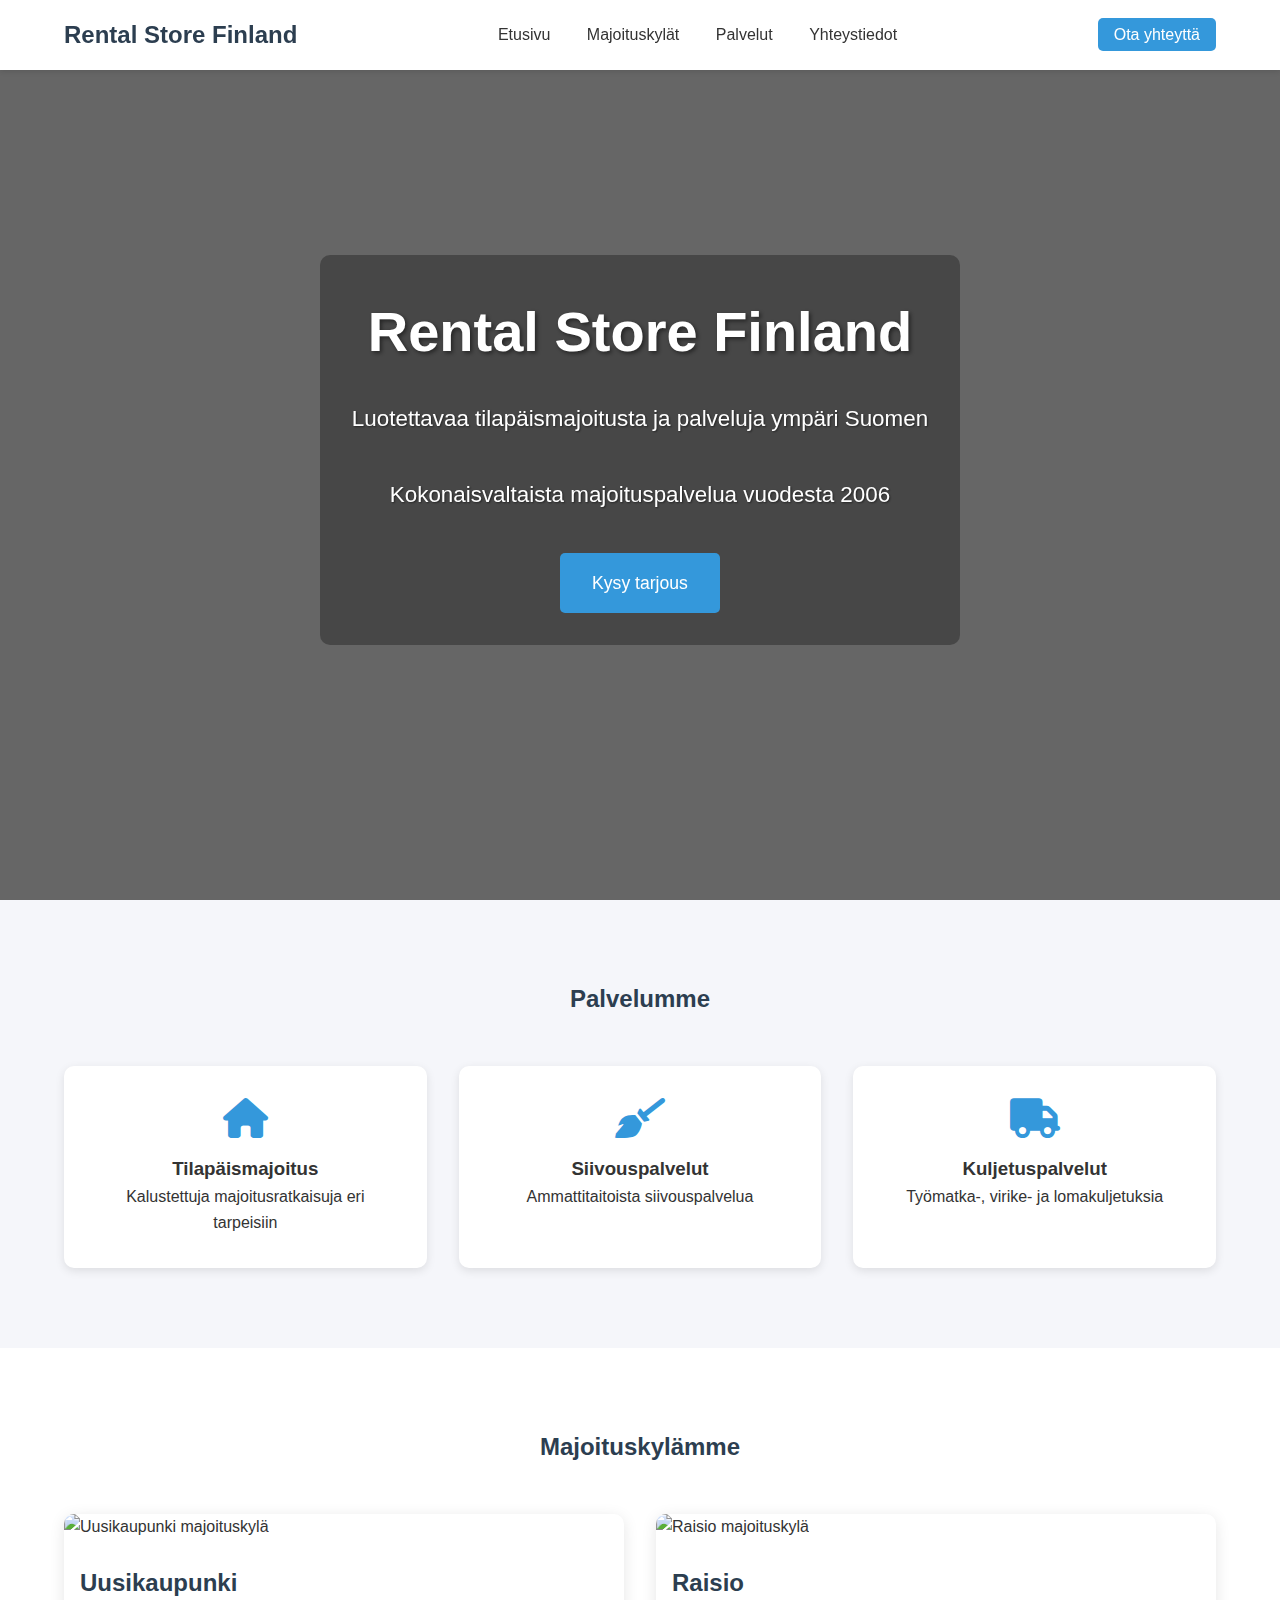
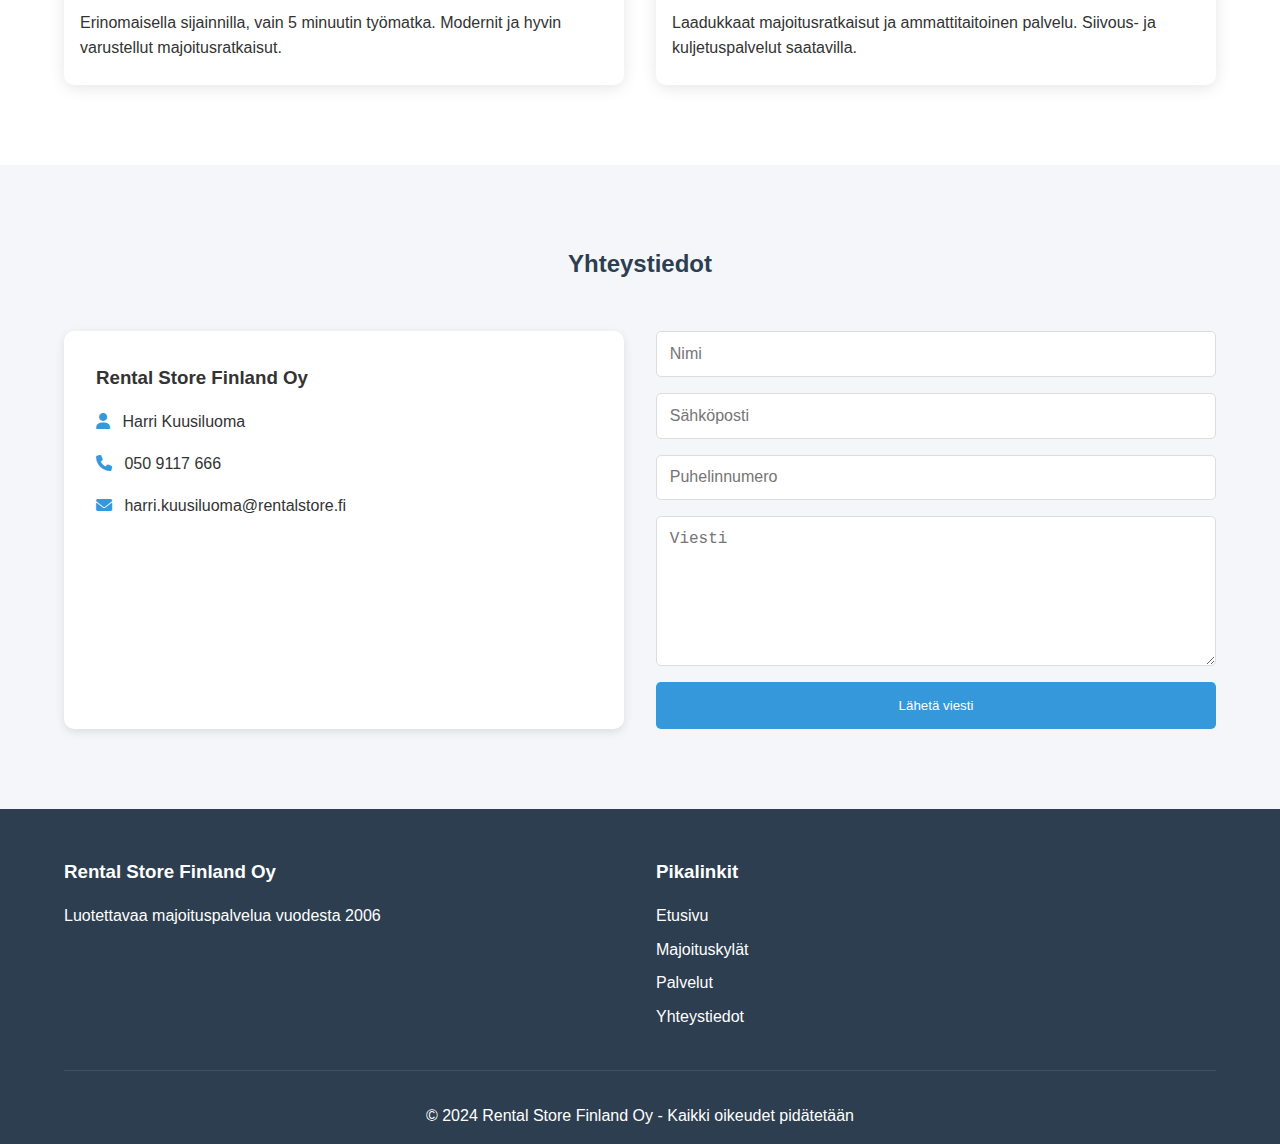
==== index.html @ 1863a35c "images" ====
<!DOCTYPE html>
<html lang="fi">
<head>
    <meta charset="UTF-8">
    <meta name="viewport" content="width=device-width, initial-scale=1.0">
    <title>Rental Store Finland - Tilapäismajoitusta ja palveluja</title>
    <link rel="stylesheet" href="styles.css">
    <link rel="stylesheet" href="https://cdnjs.cloudflare.com/ajax/libs/font-awesome/6.0.0/css/all.min.css">
</head>
<body>
    <header>
        <nav class="navbar">
            <div class="logo">
                <a href="index.html">
                    <h1>Rental Store Finland</h1>
                </a>
            </div>
            <div class="nav-links">
                <a href="index.html">Etusivu</a>
                <a href="majoituskylat.html">Majoituskylät</a>
                <a href="palvelut.html">Palvelut</a>
                <a href="yhteystiedot.html">Yhteystiedot</a>
            </div>
            <div class="contact-button">
                <a href="yhteystiedot.html" class="btn">Ota yhteyttä</a>
            </div>
        </nav>
    </header>

    <main>
        <section id="hero" class="hero-section">
            <div class="hero-content">
                <h1>Rental Store Finland</h1>
                <p>Luotettavaa tilapäismajoitusta ja palveluja ympäri Suomen</p>
                <p>Kokonaisvaltaista majoituspalvelua vuodesta 2006</p>
                <a href="#yhteystiedot" class="cta-button">Kysy tarjous</a>
            </div>
        </section>

        <section id="palvelut" class="services-section">
            <h2>Palvelumme</h2>
            <div class="services-grid">
                <div class="service-card">
                    <i class="fas fa-home"></i>
                    <h3>Tilapäismajoitus</h3>
                    <p>Kalustettuja majoitusratkaisuja eri tarpeisiin</p>
                </div>
                <div class="service-card">
                    <i class="fas fa-broom"></i>
                    <h3>Siivouspalvelut</h3>
                    <p>Ammattitaitoista siivouspalvelua</p>
                </div>
                <div class="service-card">
                    <i class="fas fa-truck"></i>
                    <h3>Kuljetuspalvelut</h3>
                    <p>Työmatka-, virike- ja lomakuljetuksia</p>
                </div>
            </div>
        </section>

        <section id="majoituskylat" class="locations-section">
            <h2>Majoituskylämme</h2>
            <div class="location-cards">
                <div class="location-card">
                    <img src="images/uusikaupunki.jpg" alt="Uusikaupunki majoituskylä">
                    <h3>Uusikaupunki</h3>
                    <p>Erinomaisella sijainnilla, vain 5 minuutin työmatka. Modernit ja hyvin varustellut majoitusratkaisut.</p>
                </div>
                <div class="location-card">
                    <img src="images/raisio.jpg" alt="Raisio majoituskylä">
                    <h3>Raisio</h3>
                    <p>Laadukkaat majoitusratkaisut ja ammattitaitoinen palvelu. Siivous- ja kuljetuspalvelut saatavilla.</p>
                </div>
            </div>
        </section>

        <section id="yhteystiedot" class="contact-section">
            <h2>Yhteystiedot</h2>
            <div class="contact-grid">
                <div class="contact-info">
                    <h3>Rental Store Finland Oy</h3>
                    <p><i class="fas fa-user"></i> Harri Kuusiluoma</p>
                    <p><i class="fas fa-phone"></i> 050 9117 666</p>
                    <p><i class="fas fa-envelope"></i> harri.kuusiluoma@rentalstore.fi</p>
                </div>
                <div class="contact-form">
                    <form>
                        <input type="text" placeholder="Nimi" required>
                        <input type="email" placeholder="Sähköposti" required>
                        <input type="tel" placeholder="Puhelinnumero">
                        <textarea placeholder="Viesti" required></textarea>
                        <button type="submit" class="submit-button">Lähetä viesti</button>
                    </form>
                </div>
            </div>
        </section>
    </main>

    <footer>
        <div class="footer-content">
            <div class="footer-section">
                <h3>Rental Store Finland Oy</h3>
                <p>Luotettavaa majoituspalvelua vuodesta 2006</p>
            </div>
            <div class="footer-section">
                <h3>Pikalinkit</h3>
                <a href="index.html">Etusivu</a>
                <a href="majoituskylat.html">Majoituskylät</a>
                <a href="palvelut.html">Palvelut</a>
                <a href="yhteystiedot.html">Yhteystiedot</a>
            </div>
        </div>
        <div class="footer-bottom">
            <p>&copy; 2024 Rental Store Finland Oy - Kaikki oikeudet pidätetään</p>
        </div>
    </footer>

    <!-- Pop-up Modal -->
    <div id="popupModal" class="modal">
        <div class="modal-content">
            <span class="close-modal">&times;</span>
            <h2>Uusimmat kohteemme</h2>
            <p>Tutustu uusimpiin majoituskohteisiimme ja varaa aika asiantuntijan kanssa!</p>
            <div class="modal-buttons">
                <a href="majoituskylat.html" class="modal-btn primary">Katso kohteet</a>
                <a href="varaa-aika.html" class="modal-btn secondary">Varaa aika</a>
            </div>
        </div>
    </div>

    <script>
        // Pop-up functionality
        document.addEventListener('DOMContentLoaded', function() {
            const modal = document.getElementById('popupModal');
            const closeBtn = document.querySelector('.close-modal');
            
            // Show modal after 5 seconds
            setTimeout(function() {
                modal.style.display = 'block';
            }, 5000);

            // Close modal when clicking the X
            closeBtn.onclick = function() {
                modal.style.display = 'none';
            }

            // Close modal when clicking outside
            window.onclick = function(event) {
                if (event.target == modal) {
                    modal.style.display = 'none';
                }
            }
        });
    </script>
</body>
</html>
---- styles.css ----
/* Modern CSS Reset and Base Styles */
* {
    margin: 0;
    padding: 0;
    box-sizing: border-box;
}

:root {
    --primary-color: #2c3e50;
    --secondary-color: #3498db;
    --accent-color: #e74c3c;
    --text-color: #333;
    --light-gray: #f5f6fa;
    --white: #ffffff;
}

body {
    font-family: 'Segoe UI', Tahoma, Geneva, Verdana, sans-serif;
    line-height: 1.6;
    color: var(--text-color);
}

/* Navigation */
.navbar {
    display: flex;
    justify-content: space-between;
    align-items: center;
    padding: 1rem 5%;
    background-color: var(--white);
    box-shadow: 0 2px 5px rgba(0,0,0,0.1);
    position: fixed;
    width: 100%;
    top: 0;
    z-index: 1000;
}

.logo h1 {
    font-size: 1.5rem;
    color: var(--primary-color);
}

.logo a {
    text-decoration: none;
    color: inherit;
    display: block;
}

.logo a:hover {
    color: inherit;
}

.nav-links a {
    text-decoration: none;
    color: var(--text-color);
    margin: 0 1rem;
    transition: color 0.3s ease;
}

.nav-links a:hover {
    color: var(--secondary-color);
}

.btn {
    background-color: var(--secondary-color);
    color: var(--white);
    padding: 0.5rem 1rem;
    border-radius: 5px;
    text-decoration: none;
    transition: background-color 0.3s ease;
}

.btn:hover {
    background-color: #2980b9;
}

/* Hero Section */
.hero-section {
    height: 100vh;
    background: linear-gradient(rgba(0,0,0,0.6), rgba(0,0,0,0.6)), url('images/hero-bg.jpg');
    background-size: cover;
    background-position: center;
    background-attachment: fixed;
    display: flex;
    align-items: center;
    justify-content: center;
    text-align: center;
    color: var(--white);
    padding: 0 1rem;
    margin-top: 0;
}

.hero-content {
    max-width: 800px;
    padding: 2rem;
    background-color: rgba(0,0,0,0.3);
    border-radius: 10px;
    backdrop-filter: blur(5px);
}

.hero-content h1 {
    font-size: 3.5rem;
    margin-bottom: 1.5rem;
    text-shadow: 2px 2px 4px rgba(0,0,0,0.5);
}

.hero-content p {
    font-size: 1.4rem;
    margin-bottom: 2.5rem;
    text-shadow: 1px 1px 2px rgba(0,0,0,0.5);
}

.cta-button {
    display: inline-block;
    background-color: var(--accent-color);
    color: var(--white);
    padding: 1rem 2rem;
    border-radius: 5px;
    text-decoration: none;
    transition: background-color 0.3s ease;
}

.cta-button:hover {
    background-color: #c0392b;
}

/* Services Section */
.services-section {
    padding: 5rem 5%;
    background-color: var(--light-gray);
}

.services-section h2 {
    text-align: center;
    margin-bottom: 3rem;
    color: var(--primary-color);
}

.services-grid {
    display: grid;
    grid-template-columns: repeat(auto-fit, minmax(250px, 1fr));
    gap: 2rem;
}

.service-card {
    background-color: var(--white);
    padding: 2rem;
    border-radius: 10px;
    text-align: center;
    box-shadow: 0 3px 10px rgba(0,0,0,0.1);
    transition: transform 0.3s ease;
}

.service-card:hover {
    transform: translateY(-5px);
}

.service-card i {
    font-size: 2.5rem;
    color: var(--secondary-color);
    margin-bottom: 1rem;
}

/* Locations Section */
.locations-section {
    padding: 5rem 5%;
}

.locations-section h2 {
    text-align: center;
    margin-bottom: 3rem;
    color: var(--primary-color);
}

.location-cards {
    display: grid;
    grid-template-columns: repeat(auto-fit, minmax(300px, 1fr));
    gap: 2rem;
}

.location-card {
    background-color: var(--white);
    border-radius: 10px;
    overflow: hidden;
    box-shadow: 0 3px 15px rgba(0,0,0,0.1);
    transition: transform 0.3s ease;
}

.location-card:hover {
    transform: translateY(-5px);
}

.location-card img {
    width: 100%;
    height: 250px;
    object-fit: cover;
    transition: transform 0.3s ease;
}

.location-card:hover img {
    transform: scale(1.05);
}

.location-card h3 {
    padding: 1.5rem 1rem 0.5rem;
    color: var(--primary-color);
    font-size: 1.5rem;
}

.location-card p {
    padding: 0 1rem 1.5rem;
    color: var(--text-color);
}

/* Contact Section */
.contact-section {
    padding: 5rem 5%;
    background-color: var(--light-gray);
}

.contact-section h2 {
    text-align: center;
    margin-bottom: 3rem;
    color: var(--primary-color);
}

.contact-grid {
    display: grid;
    grid-template-columns: repeat(auto-fit, minmax(300px, 1fr));
    gap: 2rem;
}

.contact-info {
    padding: 2rem;
    background-color: var(--white);
    border-radius: 10px;
    box-shadow: 0 3px 10px rgba(0,0,0,0.1);
}

.contact-info p {
    margin: 1rem 0;
}

.contact-info i {
    margin-right: 0.5rem;
    color: var(--secondary-color);
}

.contact-form form {
    display: flex;
    flex-direction: column;
    gap: 1rem;
}

.contact-form input,
.contact-form textarea {
    padding: 0.8rem;
    border: 1px solid #ddd;
    border-radius: 5px;
    font-size: 1rem;
}

.contact-form textarea {
    height: 150px;
    resize: vertical;
}

.submit-button {
    background-color: var(--secondary-color);
    color: var(--white);
    padding: 1rem;
    border: none;
    border-radius: 5px;
    cursor: pointer;
    transition: background-color 0.3s ease;
}

.submit-button:hover {
    background-color: #2980b9;
}

/* Footer */
footer {
    background-color: var(--primary-color);
    color: var(--white);
    padding: 3rem 5% 1rem;
}

.footer-content {
    display: grid;
    grid-template-columns: repeat(auto-fit, minmax(250px, 1fr));
    gap: 2rem;
    margin-bottom: 2rem;
}

.footer-section h3 {
    margin-bottom: 1rem;
}

.footer-section a {
    color: var(--white);
    text-decoration: none;
    display: block;
    margin: 0.5rem 0;
}

.footer-section a:hover {
    color: var(--secondary-color);
}

.footer-bottom {
    text-align: center;
    padding-top: 2rem;
    border-top: 1px solid rgba(255,255,255,0.1);
}

/* Page Header */
.page-header {
    background: linear-gradient(rgba(0,0,0,0.7), rgba(0,0,0,0.7)), url('images/hero-bg.jpg');
    background-size: cover;
    background-position: center;
    color: var(--white);
    text-align: center;
    padding: 8rem 1rem 4rem;
    margin-top: 0;
}

.page-header h1 {
    font-size: 3rem;
    margin-bottom: 1rem;
    text-shadow: 2px 2px 4px rgba(0,0,0,0.5);
}

.page-header p {
    font-size: 1.2rem;
    text-shadow: 1px 1px 2px rgba(0,0,0,0.5);
}

/* Feature Lists */
.location-features,
.service-features {
    list-style: none;
    padding: 0 1rem 1.5rem;
    text-align: left;
}

.location-features li,
.service-features li {
    margin: 0.5rem 0;
    color: var(--text-color);
}

.location-features i,
.service-features i {
    color: var(--secondary-color);
    margin-right: 0.5rem;
}

/* Contact Details */
.contact-details {
    margin-top: 2rem;
}

.contact-person {
    margin-bottom: 2rem;
    padding-bottom: 1rem;
    border-bottom: 1px solid #eee;
}

.contact-person:last-child {
    border-bottom: none;
}

.contact-person h4 {
    color: var(--primary-color);
    margin-bottom: 0.5rem;
}

.contact-form select {
    padding: 0.8rem;
    border: 1px solid #ddd;
    border-radius: 5px;
    font-size: 1rem;
    width: 100%;
    margin-bottom: 1rem;
}

/* Responsive Design */
@media (max-width: 768px) {
    .navbar {
        flex-direction: column;
        padding: 1rem;
    }

    .nav-links {
        margin: 1rem 0;
    }

    .hero-content h1 {
        font-size: 2rem;
    }

    .contact-grid {
        grid-template-columns: 1fr;
    }

    .page-header {
        padding: 6rem 1rem 3rem;
    }

    .page-header h1 {
        font-size: 2rem;
    }
}

/* Modal Styles */
.modal {
    display: none;
    position: fixed;
    z-index: 1000;
    left: 0;
    top: 0;
    width: 100%;
    height: 100%;
    background-color: rgba(0,0,0,0.7);
    animation: fadeIn 0.3s ease;
}

.modal-content {
    background: linear-gradient(135deg, var(--primary-color), var(--secondary-color));
    margin: 15% auto;
    padding: 2rem;
    border-radius: 10px;
    width: 90%;
    max-width: 500px;
    position: relative;
    color: var(--white);
    text-align: center;
    box-shadow: 0 4px 20px rgba(0,0,0,0.2);
    animation: slideIn 0.3s ease;
}

.modal-content h2 {
    font-size: 1.8rem;
    margin-bottom: 1rem;
    color: var(--white);
}

.modal-content p {
    font-size: 1.1rem;
    line-height: 1.6;
    margin-bottom: 1.5rem;
    color: var(--white);
}

.close {
    position: absolute;
    right: 1rem;
    top: 1rem;
    font-size: 1.8rem;
    font-weight: bold;
    cursor: pointer;
    color: var(--white);
    transition: color 0.3s ease;
}

.close:hover {
    color: var(--accent-color);
}

.modal-button {
    display: inline-flex;
    align-items: center;
    gap: 0.5rem;
    background-color: var(--white);
    color: var(--primary-color);
    padding: 1rem 2rem;
    border-radius: 5px;
    text-decoration: none;
    font-weight: 500;
    transition: all 0.3s ease;
}

.modal-button:hover {
    transform: translateY(-2px);
    box-shadow: 0 4px 15px rgba(0,0,0,0.2);
}

@keyframes fadeIn {
    from { opacity: 0; }
    to { opacity: 1; }
}

@keyframes slideIn {
    from {
        transform: translateY(-100px);
        opacity: 0;
    }
    to {
        transform: translateY(0);
        opacity: 1;
    }
}

/* Responsive Design for Modal */
@media (max-width: 768px) {
    .modal-content {
        margin: 30% auto;
        padding: 1.5rem;
    }

    .modal-content h2 {
        font-size: 1.5rem;
    }

    .modal-content p {
        font-size: 1rem;
    }

    .modal-button {
        padding: 0.8rem 1.5rem;
        font-size: 0.9rem;
    }
}

/* Booking Section Styles */
.booking-section {
    padding: 4rem 5%;
    background-color: var(--light-gray);
}

.booking-container {
    display: grid;
    grid-template-columns: 1fr 1fr;
    gap: 3rem;
    max-width: 1200px;
    margin: 0 auto;
}

.booking-info {
    padding: 2rem;
    background-color: var(--white);
    border-radius: 10px;
    box-shadow: 0 3px 15px rgba(0,0,0,0.1);
}

.booking-info h2 {
    color: var(--primary-color);
    margin-bottom: 1.5rem;
    font-size: 2rem;
}

.booking-info p {
    margin-bottom: 2rem;
    line-height: 1.6;
}

.booking-features {
    display: grid;
    grid-template-columns: 1fr;
    gap: 1.5rem;
}

.feature {
    display: flex;
    align-items: flex-start;
    gap: 1rem;
    padding: 1rem;
    background-color: var(--light-gray);
    border-radius: 8px;
    transition: transform 0.3s ease;
}

.feature:hover {
    transform: translateY(-5px);
}

.feature i {
    font-size: 1.5rem;
    color: var(--secondary-color);
    margin-top: 0.2rem;
}

.feature h3 {
    color: var(--primary-color);
    margin-bottom: 0.5rem;
    font-size: 1.2rem;
}

.feature p {
    color: var(--text-color);
    margin: 0;
    font-size: 0.9rem;
}

.calendly-container {
    background-color: var(--white);
    border-radius: 10px;
    box-shadow: 0 3px 15px rgba(0,0,0,0.1);
    overflow: hidden;
}

/* Responsive Design for Booking */
@media (max-width: 992px) {
    .booking-container {
        grid-template-columns: 1fr;
    }

    .calendly-container {
        height: 600px;
    }
}

@media (max-width: 768px) {
    .booking-section {
        padding: 2rem 1rem;
    }

    .booking-info {
        padding: 1.5rem;
    }

    .feature {
        padding: 0.8rem;
    }
}

/* Static Calendar Styles */
.static-calendar {
    background-color: var(--white);
    border-radius: 10px;
    padding: 1.5rem;
    height: 100%;
    display: flex;
    flex-direction: column;
}

.calendar-header {
    margin-bottom: 1.5rem;
}

.calendar-nav {
    display: flex;
    align-items: center;
    justify-content: space-between;
    margin-bottom: 1rem;
}

.nav-btn {
    background: none;
    border: none;
    color: var(--primary-color);
    font-size: 1.2rem;
    cursor: pointer;
    padding: 0.5rem;
    border-radius: 5px;
    transition: background-color 0.3s ease;
}

.nav-btn:hover {
    background-color: var(--light-gray);
}

.calendar-type-selector {
    display: flex;
    gap: 0.5rem;
    margin-bottom: 1rem;
}

.type-btn {
    padding: 0.5rem 1rem;
    border: 1px solid #ddd;
    background: none;
    border-radius: 5px;
    cursor: pointer;
    transition: all 0.3s ease;
}

.type-btn.active {
    background-color: var(--secondary-color);
    color: var(--white);
    border-color: var(--secondary-color);
}

.calendar-grid {
    flex-grow: 1;
}

.calendar-weekdays {
    display: grid;
    grid-template-columns: repeat(7, 1fr);
    text-align: center;
    font-weight: 500;
    color: var(--primary-color);
    margin-bottom: 0.5rem;
    font-size: 0.9rem;
}

.calendar-days {
    display: grid;
    grid-template-columns: repeat(7, 1fr);
    gap: 0.5rem;
}

.day {
    aspect-ratio: 1;
    display: flex;
    flex-direction: column;
    align-items: center;
    justify-content: flex-start;
    border-radius: 5px;
    cursor: pointer;
    transition: all 0.3s ease;
    font-weight: 500;
    padding: 0.5rem;
    position: relative;
}

.day:not(.disabled):hover {
    background-color: var(--light-gray);
}

.day.disabled {
    color: #ccc;
    cursor: not-allowed;
}

.date {
    font-size: 0.9rem;
    margin-bottom: 0.2rem;
}

.time-indicator {
    width: 6px;
    height: 6px;
    background-color: var(--secondary-color);
    border-radius: 50%;
    position: absolute;
    bottom: 0.3rem;
}

.calendar-footer {
    margin-top: 1.5rem;
    padding-top: 1rem;
    border-top: 1px solid #eee;
}

.legend {
    display: flex;
    gap: 1rem;
    justify-content: center;
}

.legend-item {
    display: flex;
    align-items: center;
    gap: 0.5rem;
    font-size: 0.9rem;
}

.legend-color {
    width: 12px;
    height: 12px;
    border-radius: 50%;
}

.legend-color.available {
    background-color: var(--secondary-color);
}

.legend-color.unavailable {
    background-color: #ddd;
}

/* Responsive Design for Calendar */
@media (max-width: 768px) {
    .calendar-type-selector {
        flex-wrap: wrap;
    }

    .type-btn {
        flex: 1;
        text-align: center;
    }

    .day {
        padding: 0.3rem;
    }

    .date {
        font-size: 0.8rem;
    }
}

/* CTA Section Styles */
.cta-section {
    background: linear-gradient(rgba(0,0,0,0.8), rgba(0,0,0,0.8)), url('images/hero-bg.jpg');
    background-size: cover;
    background-position: center;
    padding: 4rem 1rem;
    text-align: center;
    color: var(--white);
}

.cta-content {
    max-width: 800px;
    margin: 0 auto;
}

.cta-content h2 {
    font-size: 2.5rem;
    margin-bottom: 1.5rem;
    text-shadow: 2px 2px 4px rgba(0,0,0,0.5);
}

.cta-content p {
    font-size: 1.2rem;
    margin-bottom: 2rem;
    line-height: 1.6;
    text-shadow: 1px 1px 2px rgba(0,0,0,0.5);
}

.cta-button {
    display: inline-flex;
    align-items: center;
    gap: 0.5rem;
    background-color: var(--secondary-color);
    color: var(--white);
    padding: 1rem 2rem;
    border-radius: 5px;
    text-decoration: none;
    font-size: 1.1rem;
    font-weight: 500;
    transition: all 0.3s ease;
}

.cta-button:hover {
    background-color: #2980b9;
    transform: translateY(-2px);
    box-shadow: 0 4px 15px rgba(0,0,0,0.2);
}

.cta-button i {
    font-size: 1.2rem;
}

/* Responsive Design for CTA */
@media (max-width: 768px) {
    .cta-content h2 {
        font-size: 2rem;
    }

    .cta-content p {
        font-size: 1rem;
    }

    .cta-button {
        padding: 0.8rem 1.5rem;
        font-size: 1rem;
    }
}
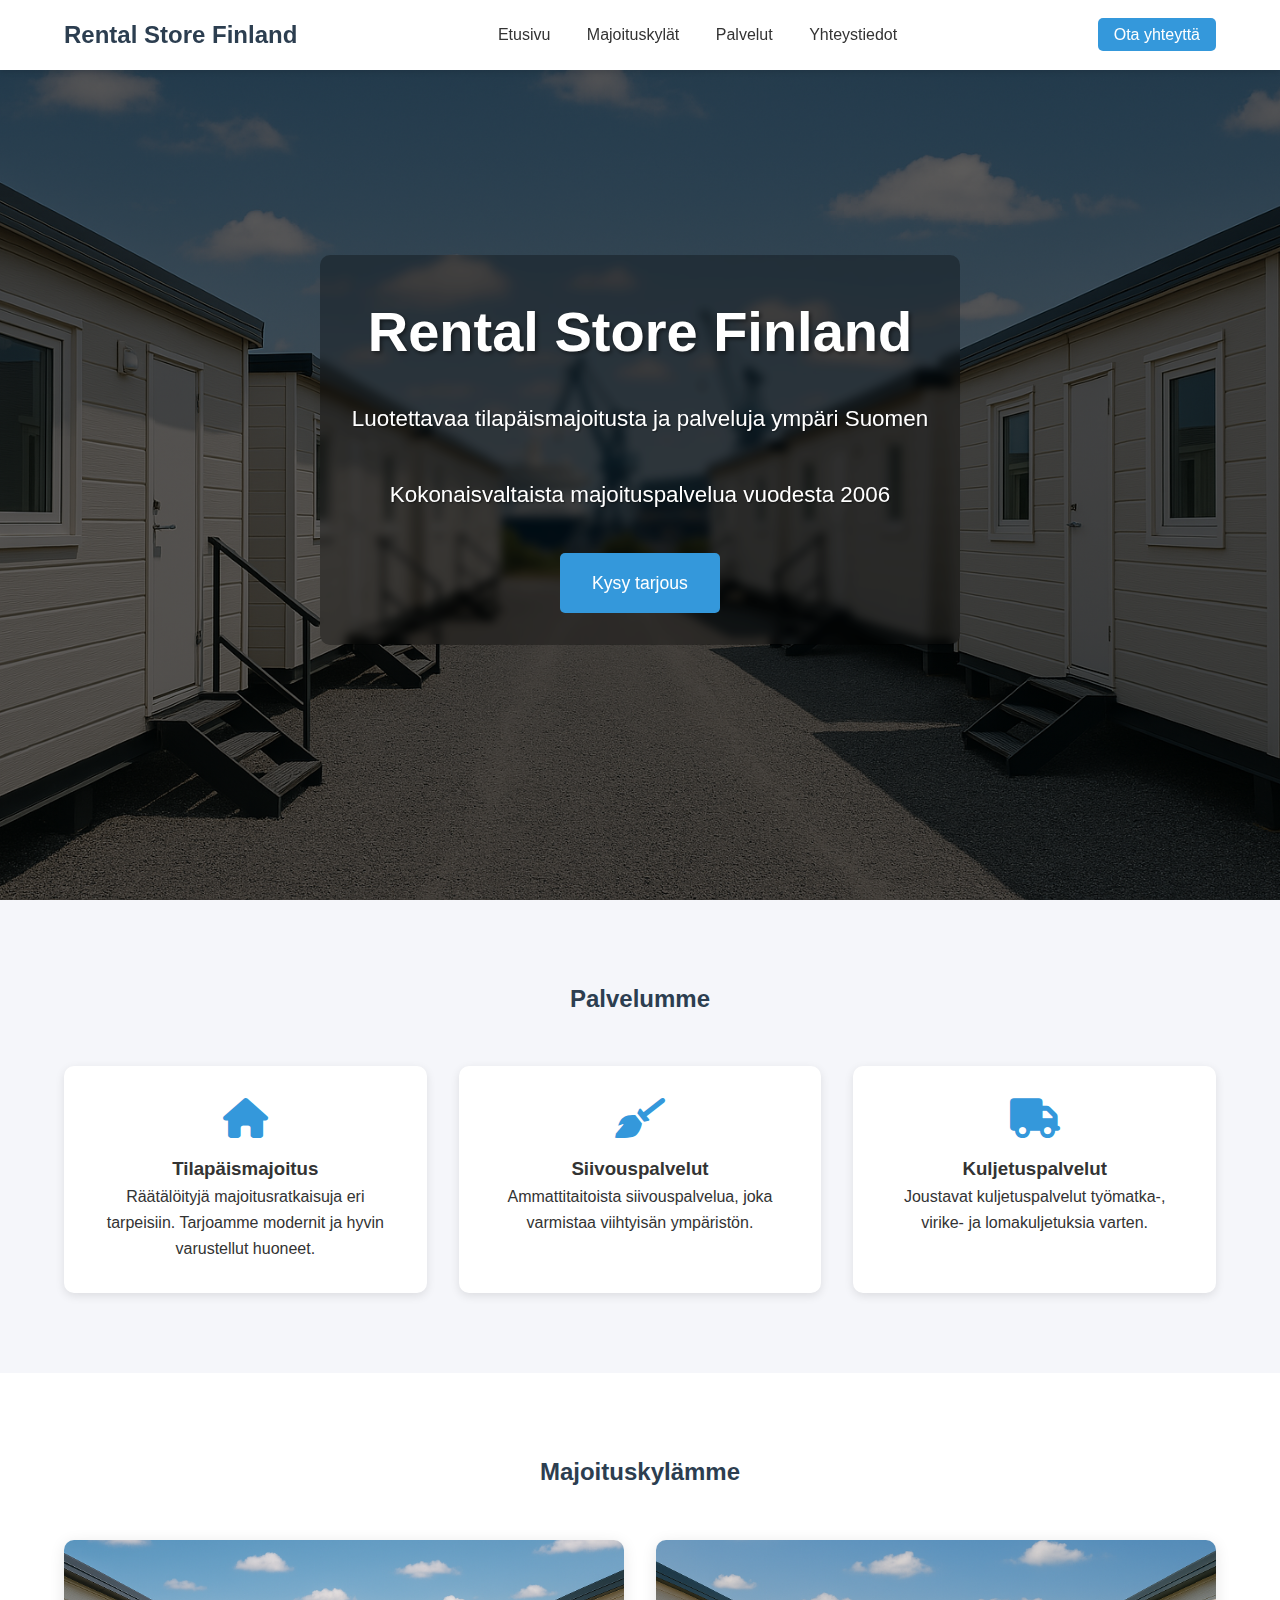
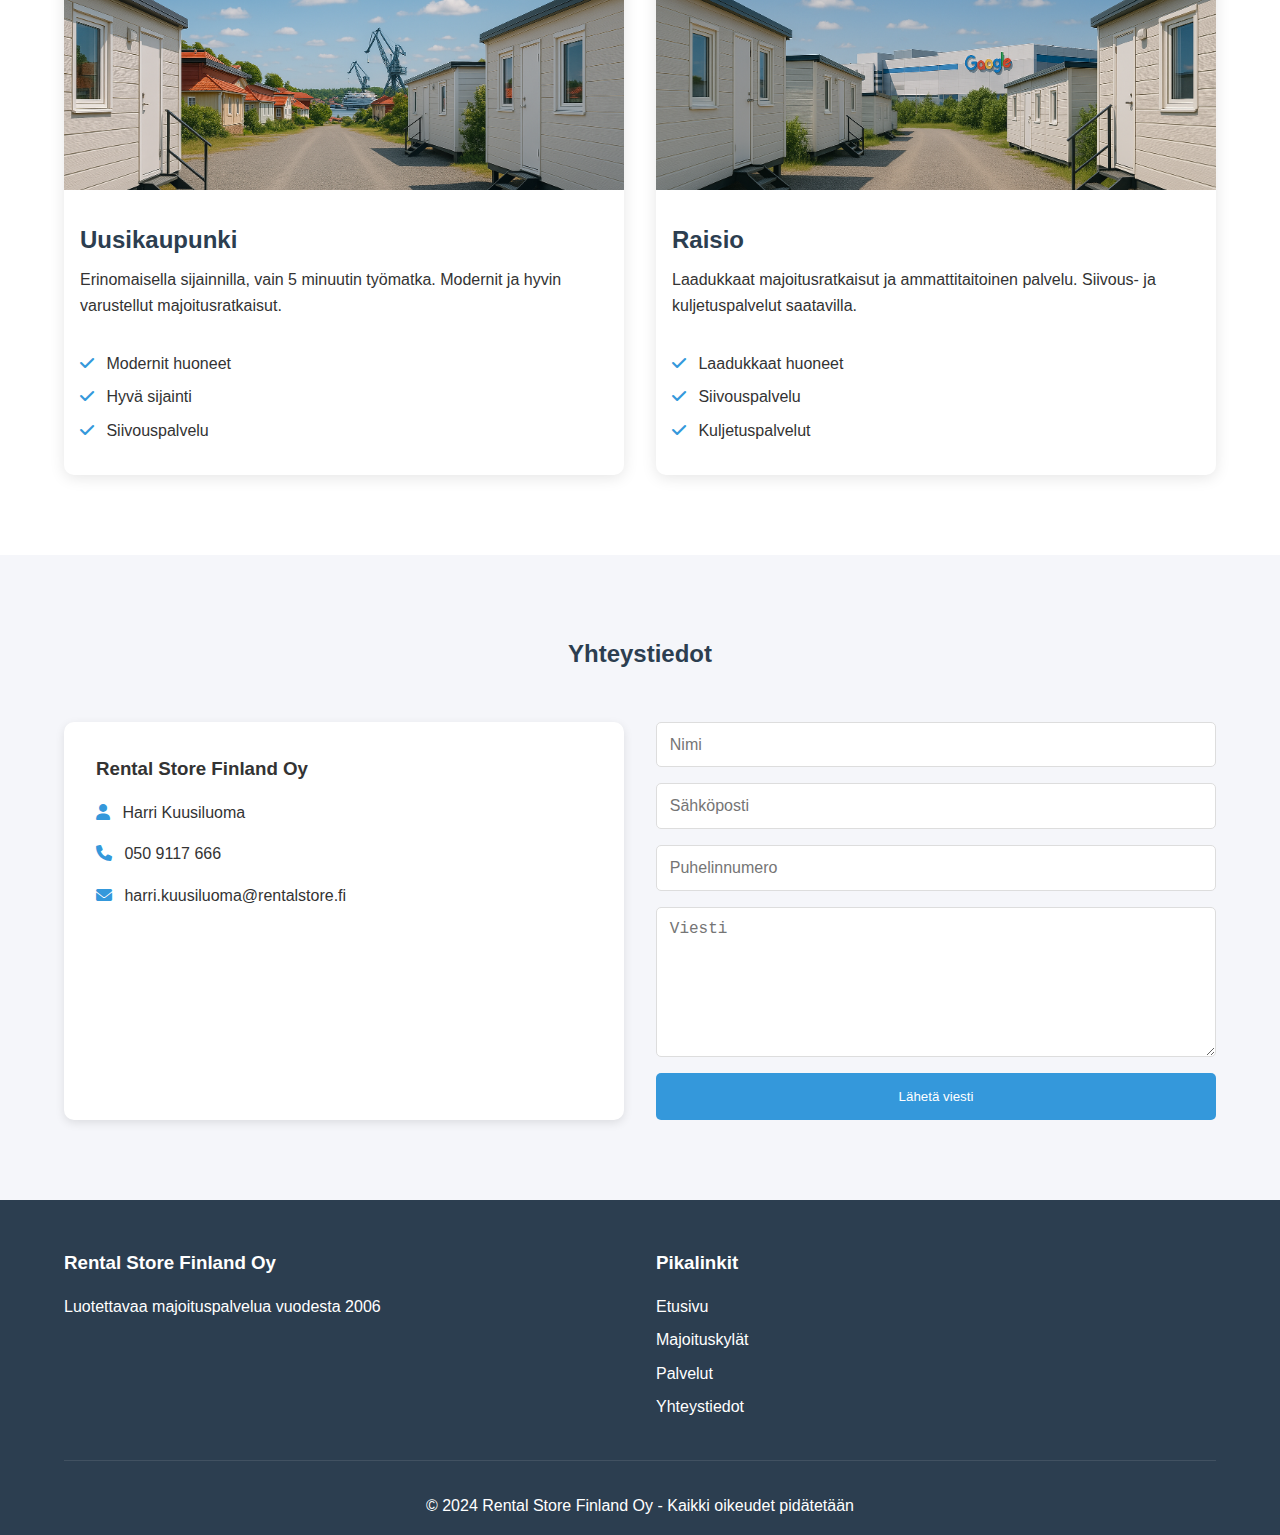
==== commit db6106e5: "Update index.html" ====
--- a/index.html
+++ b/index.html
@@ -43,17 +43,17 @@
                 <div class="service-card">
                     <i class="fas fa-home"></i>
                     <h3>Tilapäismajoitus</h3>
-                    <p>Kalustettuja majoitusratkaisuja eri tarpeisiin</p>
+                    <p>Räätälöityjä majoitusratkaisuja eri tarpeisiin. Tarjoamme modernit ja hyvin varustellut huoneet.</p>
                 </div>
                 <div class="service-card">
                     <i class="fas fa-broom"></i>
                     <h3>Siivouspalvelut</h3>
-                    <p>Ammattitaitoista siivouspalvelua</p>
+                    <p>Ammattitaitoista siivouspalvelua, joka varmistaa viihtyisän ympäristön.</p>
                 </div>
                 <div class="service-card">
                     <i class="fas fa-truck"></i>
                     <h3>Kuljetuspalvelut</h3>
-                    <p>Työmatka-, virike- ja lomakuljetuksia</p>
+                    <p>Joustavat kuljetuspalvelut työmatka-, virike- ja lomakuljetuksia varten.</p>
                 </div>
             </div>
         </section>
@@ -65,11 +65,21 @@
                     <img src="images/uusikaupunki.jpg" alt="Uusikaupunki majoituskylä">
                     <h3>Uusikaupunki</h3>
                     <p>Erinomaisella sijainnilla, vain 5 minuutin työmatka. Modernit ja hyvin varustellut majoitusratkaisut.</p>
+                    <ul class="location-features">
+                        <li><i class="fas fa-check"></i> Modernit huoneet</li>
+                        <li><i class="fas fa-check"></i> Hyvä sijainti</li>
+                        <li><i class="fas fa-check"></i> Siivouspalvelu</li>
+                    </ul>
                 </div>
                 <div class="location-card">
                     <img src="images/raisio.jpg" alt="Raisio majoituskylä">
                     <h3>Raisio</h3>
                     <p>Laadukkaat majoitusratkaisut ja ammattitaitoinen palvelu. Siivous- ja kuljetuspalvelut saatavilla.</p>
+                    <ul class="location-features">
+                        <li><i class="fas fa-check"></i> Laadukkaat huoneet</li>
+                        <li><i class="fas fa-check"></i> Siivouspalvelu</li>
+                        <li><i class="fas fa-check"></i> Kuljetuspalvelut</li>
+                    </ul>
                 </div>
             </div>
         </section>
@@ -116,15 +126,15 @@
     </footer>
 
     <!-- Pop-up Modal -->
-    <div id="popupModal" class="modal">
+    <div id="welcomeModal" class="modal">
         <div class="modal-content">
-            <span class="close-modal">&times;</span>
-            <h2>Uusimmat kohteemme</h2>
-            <p>Tutustu uusimpiin majoituskohteisiimme ja varaa aika asiantuntijan kanssa!</p>
-            <div class="modal-buttons">
-                <a href="majoituskylat.html" class="modal-btn primary">Katso kohteet</a>
-                <a href="varaa-aika.html" class="modal-btn secondary">Varaa aika</a>
-            </div>
+            <span class="close">&times;</span>
+            <h2>Tervetuloa Rental Store Finlandiin!</h2>
+            <p>Tarjoamme laadukkaita ja joustavia majoitusratkaisuja, jotka vastaavat juuri sinun tarpeisiisi. Tutustu palveluihimme ja varaa aika katselmuun.</p>
+            <a href="varaa-aika.html" class="modal-button">
+                <i class="fas fa-calendar-check"></i>
+                Varaa aika katselmuun
+            </a>
         </div>
     </div>
 
@@ -153,4 +163,4 @@
         });
     </script>
 </body>
-</html> +</html> 
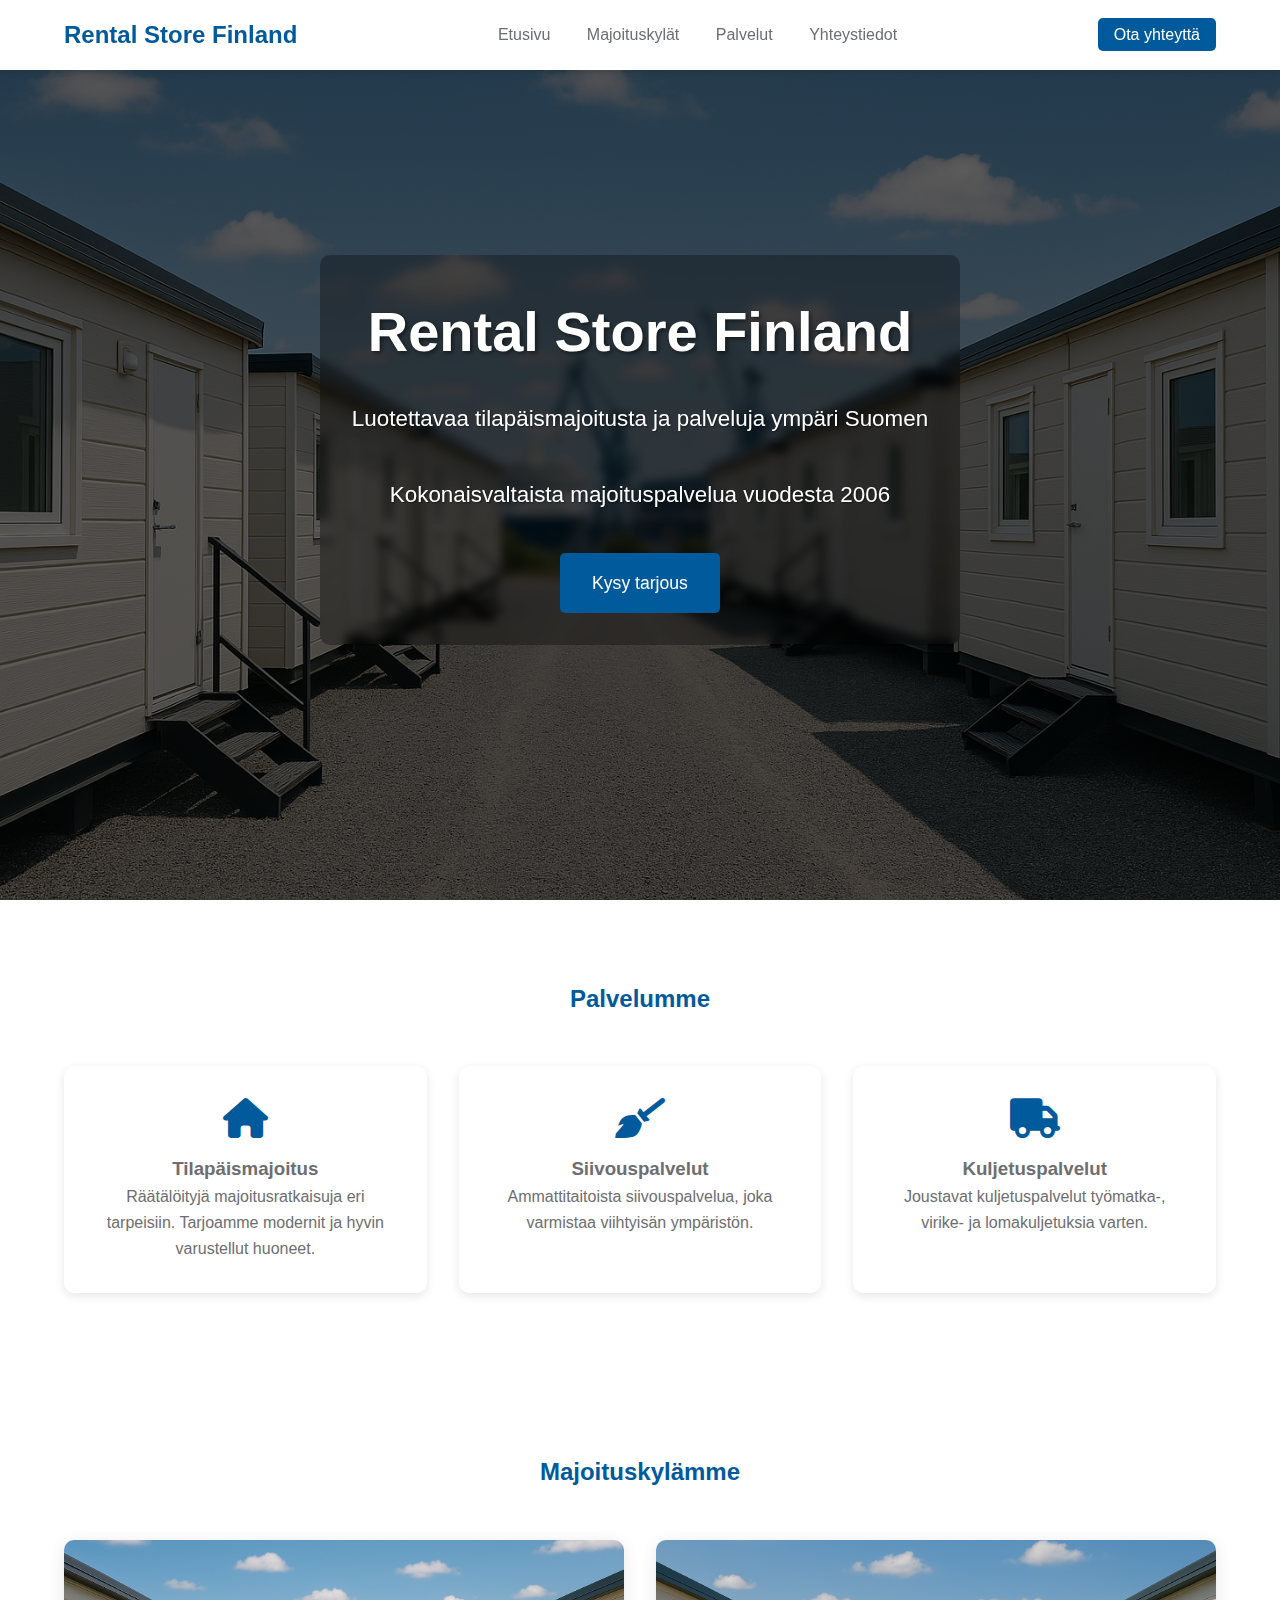
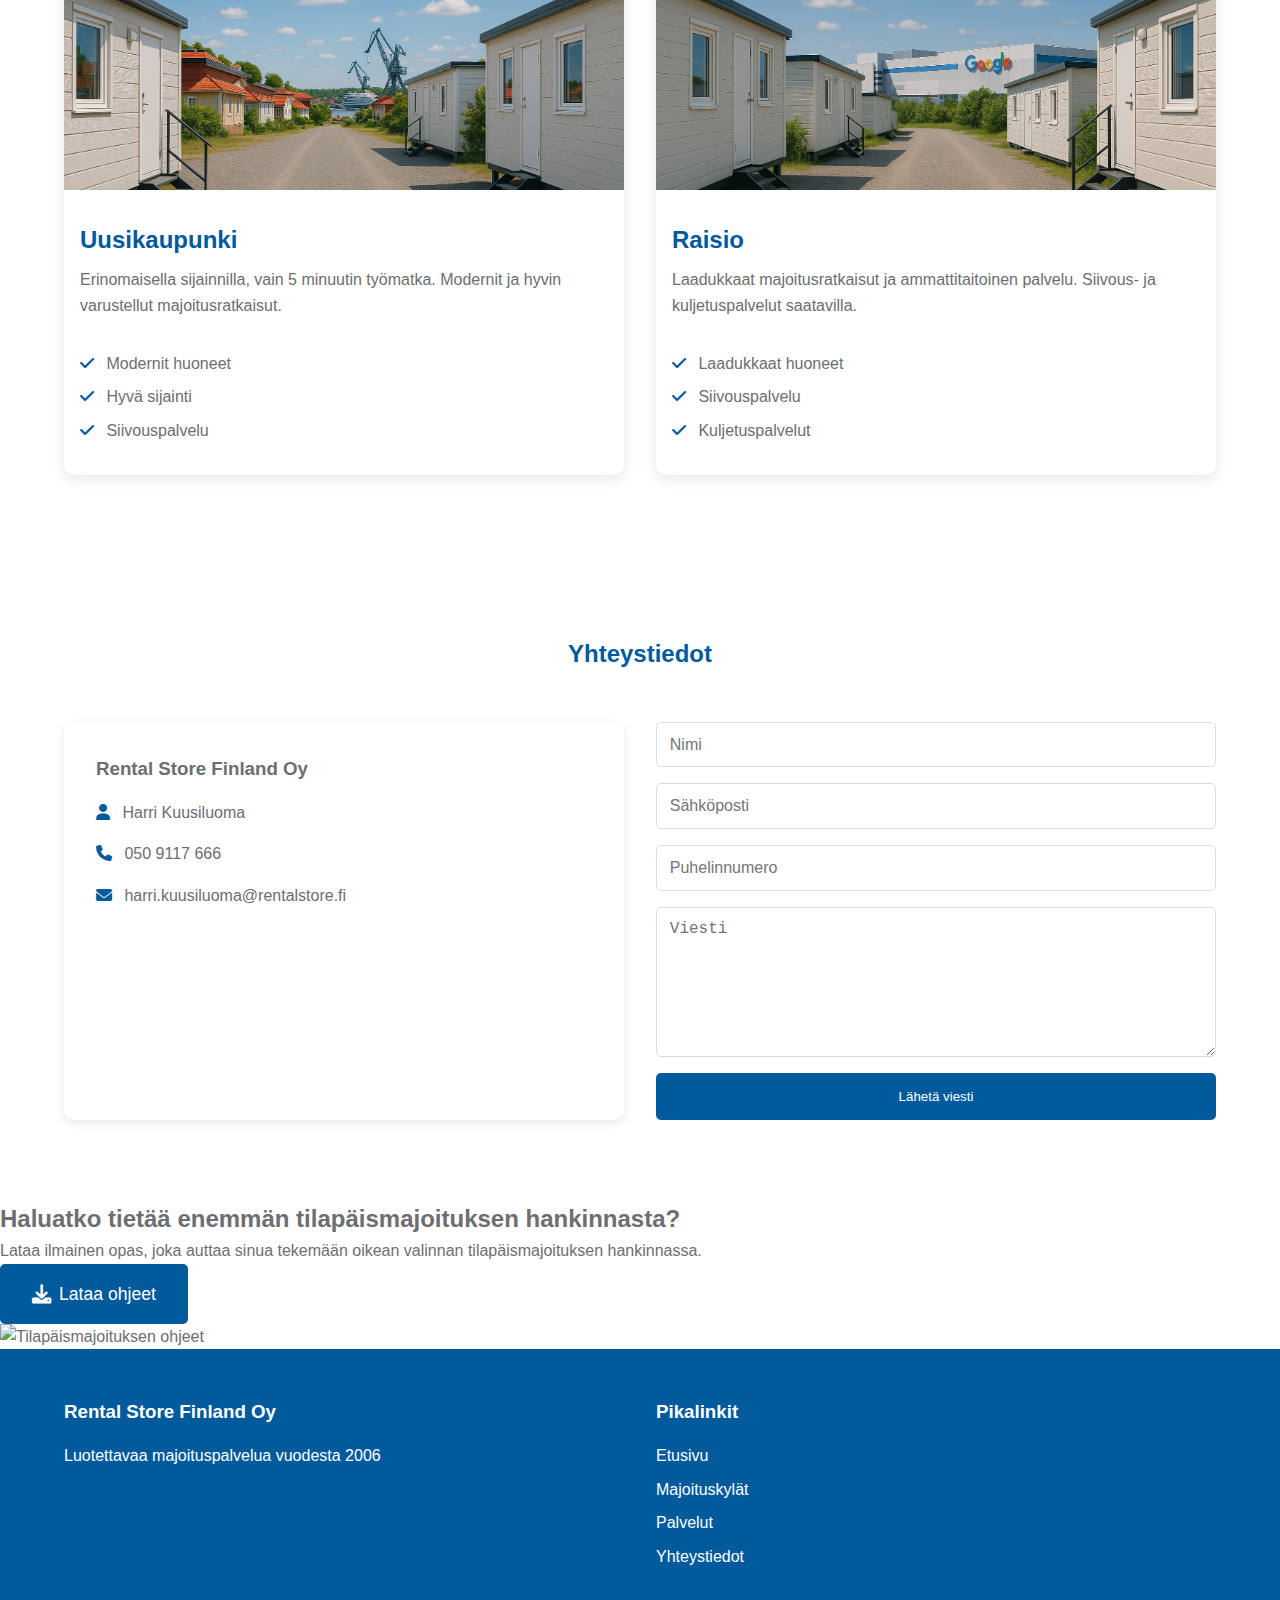
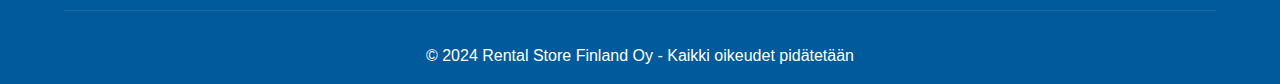
==== commit 35f90a6f: "Update index.html" ====
--- a/index.html
+++ b/index.html
@@ -104,6 +104,22 @@
                 </div>
             </div>
         </section>
+
+        <section class="cta-banner">
+            <div class="cta-banner-content">
+                <div class="cta-banner-text">
+                    <h2>Haluatko tietää enemmän tilapäismajoituksen hankinnasta?</h2>
+                    <p>Lataa ilmainen opas, joka auttaa sinua tekemään oikean valinnan tilapäismajoituksen hankinnassa.</p>
+                    <a href="ohjeet.html" class="cta-button">
+                        <i class="fas fa-download"></i>
+                        Lataa ohjeet
+                    </a>
+                </div>
+                <div class="cta-banner-image">
+                    <img src="images/guide-preview.jpg" alt="Tilapäismajoituksen ohjeet">
+                </div>
+            </div>
+        </section>
     </main>
 
     <footer>
--- a/styles.css
+++ b/styles.css
@@ -5,19 +5,43 @@
     box-sizing: border-box;
 }
 
+@import url('https://fonts.googleapis.com/css2?family=Raleway:wght@400;500;600;700&family=Open+Sans:wght@400;600&display=swap');
+
 :root {
-    --primary-color: #2c3e50;
-    --secondary-color: #3498db;
-    --accent-color: #e74c3c;
-    --text-color: #333;
-    --light-gray: #f5f6fa;
+    /* Primary Colors */
+    --primary-color: #005A9C;
+    --primary-rgb: 0, 90, 156;
+    --primary-cmyk: 100, 42, 0, 39;
+    
+    /* Secondary Colors */
+    --secondary-color: #A7A9AC;
+    --secondary-rgb: 167, 169, 172;
+    --secondary-cmyk: 3, 2, 0, 33;
+    
+    /* Accent Colors */
+    --accent-light: #B9D9EB;
+    --accent-light-rgb: 185, 217, 235;
+    --accent-light-cmyk: 21, 8, 0, 8;
+    
+    --accent-dark: #6D6E71;
+    --accent-dark-rgb: 109, 110, 113;
+    --accent-dark-cmyk: 4, 3, 0, 56;
+    
+    /* Text Colors */
+    --text-color: var(--accent-dark);
+    --text-light: var(--secondary-color);
     --white: #ffffff;
 }
 
 body {
-    font-family: 'Segoe UI', Tahoma, Geneva, Verdana, sans-serif;
+    font-family: 'Open Sans', sans-serif;
     line-height: 1.6;
     color: var(--text-color);
+}
+
+h1, h2, h3, h4, h5, h6 {
+    font-family: 'Raleway', sans-serif;
+    font-weight: 600;
 }
 
 /* Navigation */
@@ -37,6 +61,7 @@
 .logo h1 {
     font-size: 1.5rem;
     color: var(--primary-color);
+    font-weight: 700;
 }
 
 .logo a {
@@ -54,23 +79,26 @@
     color: var(--text-color);
     margin: 0 1rem;
     transition: color 0.3s ease;
+    font-weight: 500;
 }
 
 .nav-links a:hover {
-    color: var(--secondary-color);
+    color: var(--primary-color);
 }
 
 .btn {
-    background-color: var(--secondary-color);
+    background-color: var(--primary-color);
     color: var(--white);
     padding: 0.5rem 1rem;
     border-radius: 5px;
     text-decoration: none;
-    transition: background-color 0.3s ease;
+    transition: all 0.3s ease;
+    font-weight: 500;
 }
 
 .btn:hover {
-    background-color: #2980b9;
+    background-color: var(--accent-dark);
+    transform: translateY(-2px);
 }
 
 /* Hero Section */
@@ -101,6 +129,7 @@
     font-size: 3.5rem;
     margin-bottom: 1.5rem;
     text-shadow: 2px 2px 4px rgba(0,0,0,0.5);
+    font-weight: 700;
 }
 
 .hero-content p {
@@ -111,16 +140,18 @@
 
 .cta-button {
     display: inline-block;
-    background-color: var(--accent-color);
+    background-color: var(--primary-color);
     color: var(--white);
     padding: 1rem 2rem;
     border-radius: 5px;
     text-decoration: none;
-    transition: background-color 0.3s ease;
+    transition: all 0.3s ease;
+    font-weight: 500;
 }
 
 .cta-button:hover {
-    background-color: #c0392b;
+    background-color: var(--accent-dark);
+    transform: translateY(-2px);
 }
 
 /* Services Section */
@@ -156,7 +187,7 @@
 
 .service-card i {
     font-size: 2.5rem;
-    color: var(--secondary-color);
+    color: var(--primary-color);
     margin-bottom: 1rem;
 }
 
@@ -242,7 +273,7 @@
 
 .contact-info i {
     margin-right: 0.5rem;
-    color: var(--secondary-color);
+    color: var(--primary-color);
 }
 
 .contact-form form {
@@ -265,17 +296,19 @@
 }
 
 .submit-button {
-    background-color: var(--secondary-color);
+    background-color: var(--primary-color);
     color: var(--white);
     padding: 1rem;
     border: none;
     border-radius: 5px;
     cursor: pointer;
-    transition: background-color 0.3s ease;
+    transition: all 0.3s ease;
+    font-weight: 500;
 }
 
 .submit-button:hover {
-    background-color: #2980b9;
+    background-color: var(--accent-dark);
+    transform: translateY(-2px);
 }
 
 /* Footer */
@@ -304,7 +337,7 @@
 }
 
 .footer-section a:hover {
-    color: var(--secondary-color);
+    color: var(--accent-light);
 }
 
 .footer-bottom {
@@ -351,7 +384,7 @@
 
 .location-features i,
 .service-features i {
-    color: var(--secondary-color);
+    color: var(--primary-color);
     margin-right: 0.5rem;
 }
 
@@ -426,14 +459,14 @@
 }
 
 .modal-content {
-    background: linear-gradient(135deg, var(--primary-color), var(--secondary-color));
+    background-color: var(--white);
     margin: 15% auto;
     padding: 2rem;
     border-radius: 10px;
     width: 90%;
     max-width: 500px;
     position: relative;
-    color: var(--white);
+    color: var(--text-color);
     text-align: center;
     box-shadow: 0 4px 20px rgba(0,0,0,0.2);
     animation: slideIn 0.3s ease;
@@ -442,14 +475,14 @@
 .modal-content h2 {
     font-size: 1.8rem;
     margin-bottom: 1rem;
-    color: var(--white);
+    color: var(--primary-color);
 }
 
 .modal-content p {
     font-size: 1.1rem;
     line-height: 1.6;
     margin-bottom: 1.5rem;
-    color: var(--white);
+    color: var(--text-color);
 }
 
 .close {
@@ -459,30 +492,37 @@
     font-size: 1.8rem;
     font-weight: bold;
     cursor: pointer;
-    color: var(--white);
+    color: var(--text-color);
     transition: color 0.3s ease;
 }
 
 .close:hover {
-    color: var(--accent-color);
+    color: var(--accent-dark);
 }
 
 .modal-button {
     display: inline-flex;
     align-items: center;
     gap: 0.5rem;
-    background-color: var(--white);
-    color: var(--primary-color);
+    background-color: var(--primary-color);
+    color: var(--white);
     padding: 1rem 2rem;
     border-radius: 5px;
     text-decoration: none;
     font-weight: 500;
     transition: all 0.3s ease;
+    border: none;
+    cursor: pointer;
 }
 
 .modal-button:hover {
+    background-color: var(--accent-dark);
     transform: translateY(-2px);
     box-shadow: 0 4px 15px rgba(0,0,0,0.2);
+}
+
+.modal-button i {
+    font-size: 1.2rem;
 }
 
 @keyframes fadeIn {
@@ -576,7 +616,7 @@
 
 .feature i {
     font-size: 1.5rem;
-    color: var(--secondary-color);
+    color: var(--primary-color);
     margin-top: 0.2rem;
 }
 
@@ -676,9 +716,9 @@
 }
 
 .type-btn.active {
-    background-color: var(--secondary-color);
-    color: var(--white);
-    border-color: var(--secondary-color);
+    background-color: var(--primary-color);
+    color: var(--white);
+    border-color: var(--primary-color);
 }
 
 .calendar-grid {
@@ -732,7 +772,7 @@
 .time-indicator {
     width: 6px;
     height: 6px;
-    background-color: var(--secondary-color);
+    background-color: var(--primary-color);
     border-radius: 50%;
     position: absolute;
     bottom: 0.3rem;
@@ -764,7 +804,7 @@
 }
 
 .legend-color.available {
-    background-color: var(--secondary-color);
+    background-color: var(--primary-color);
 }
 
 .legend-color.unavailable {
@@ -823,7 +863,7 @@
     display: inline-flex;
     align-items: center;
     gap: 0.5rem;
-    background-color: var(--secondary-color);
+    background-color: var(--primary-color);
     color: var(--white);
     padding: 1rem 2rem;
     border-radius: 5px;
@@ -834,7 +874,7 @@
 }
 
 .cta-button:hover {
-    background-color: #2980b9;
+    background-color: var(--accent-dark);
     transform: translateY(-2px);
     box-shadow: 0 4px 15px rgba(0,0,0,0.2);
 }
@@ -857,4 +897,4 @@
         padding: 0.8rem 1.5rem;
         font-size: 1rem;
     }
-} +} 
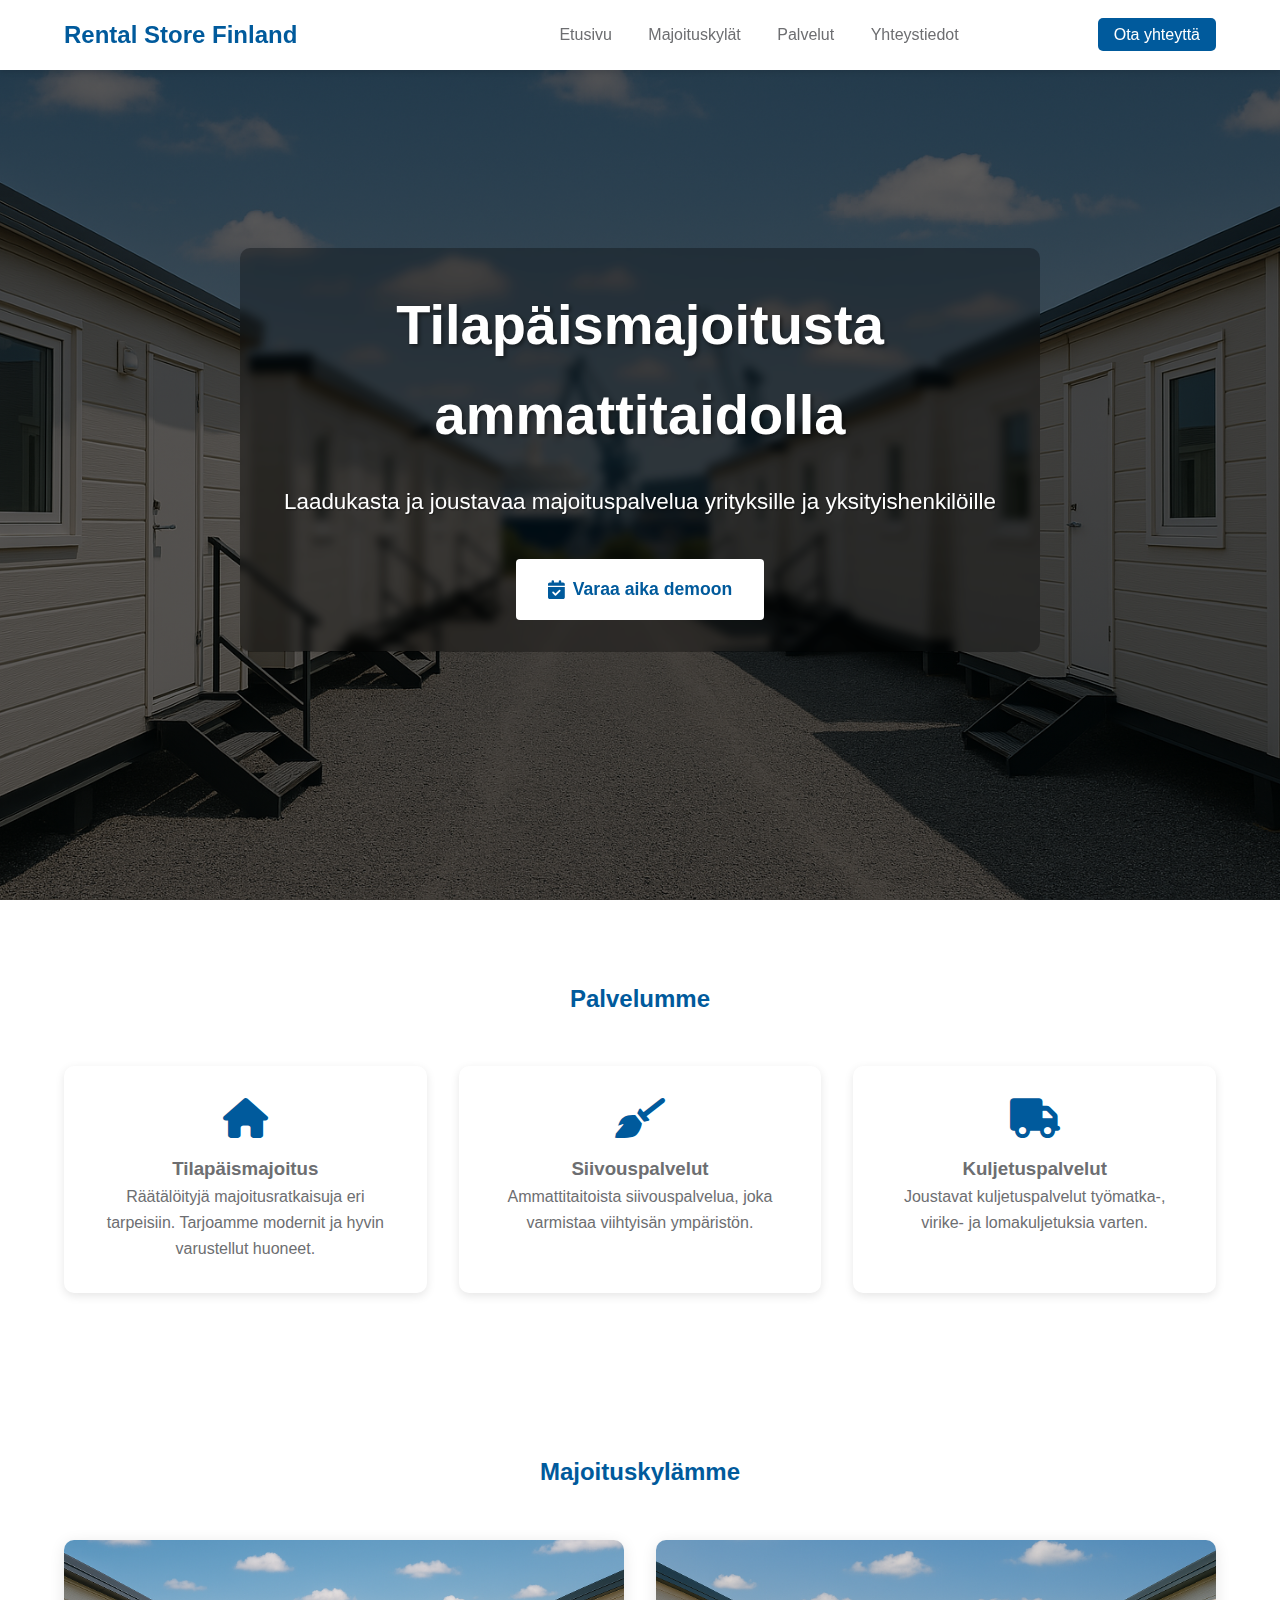
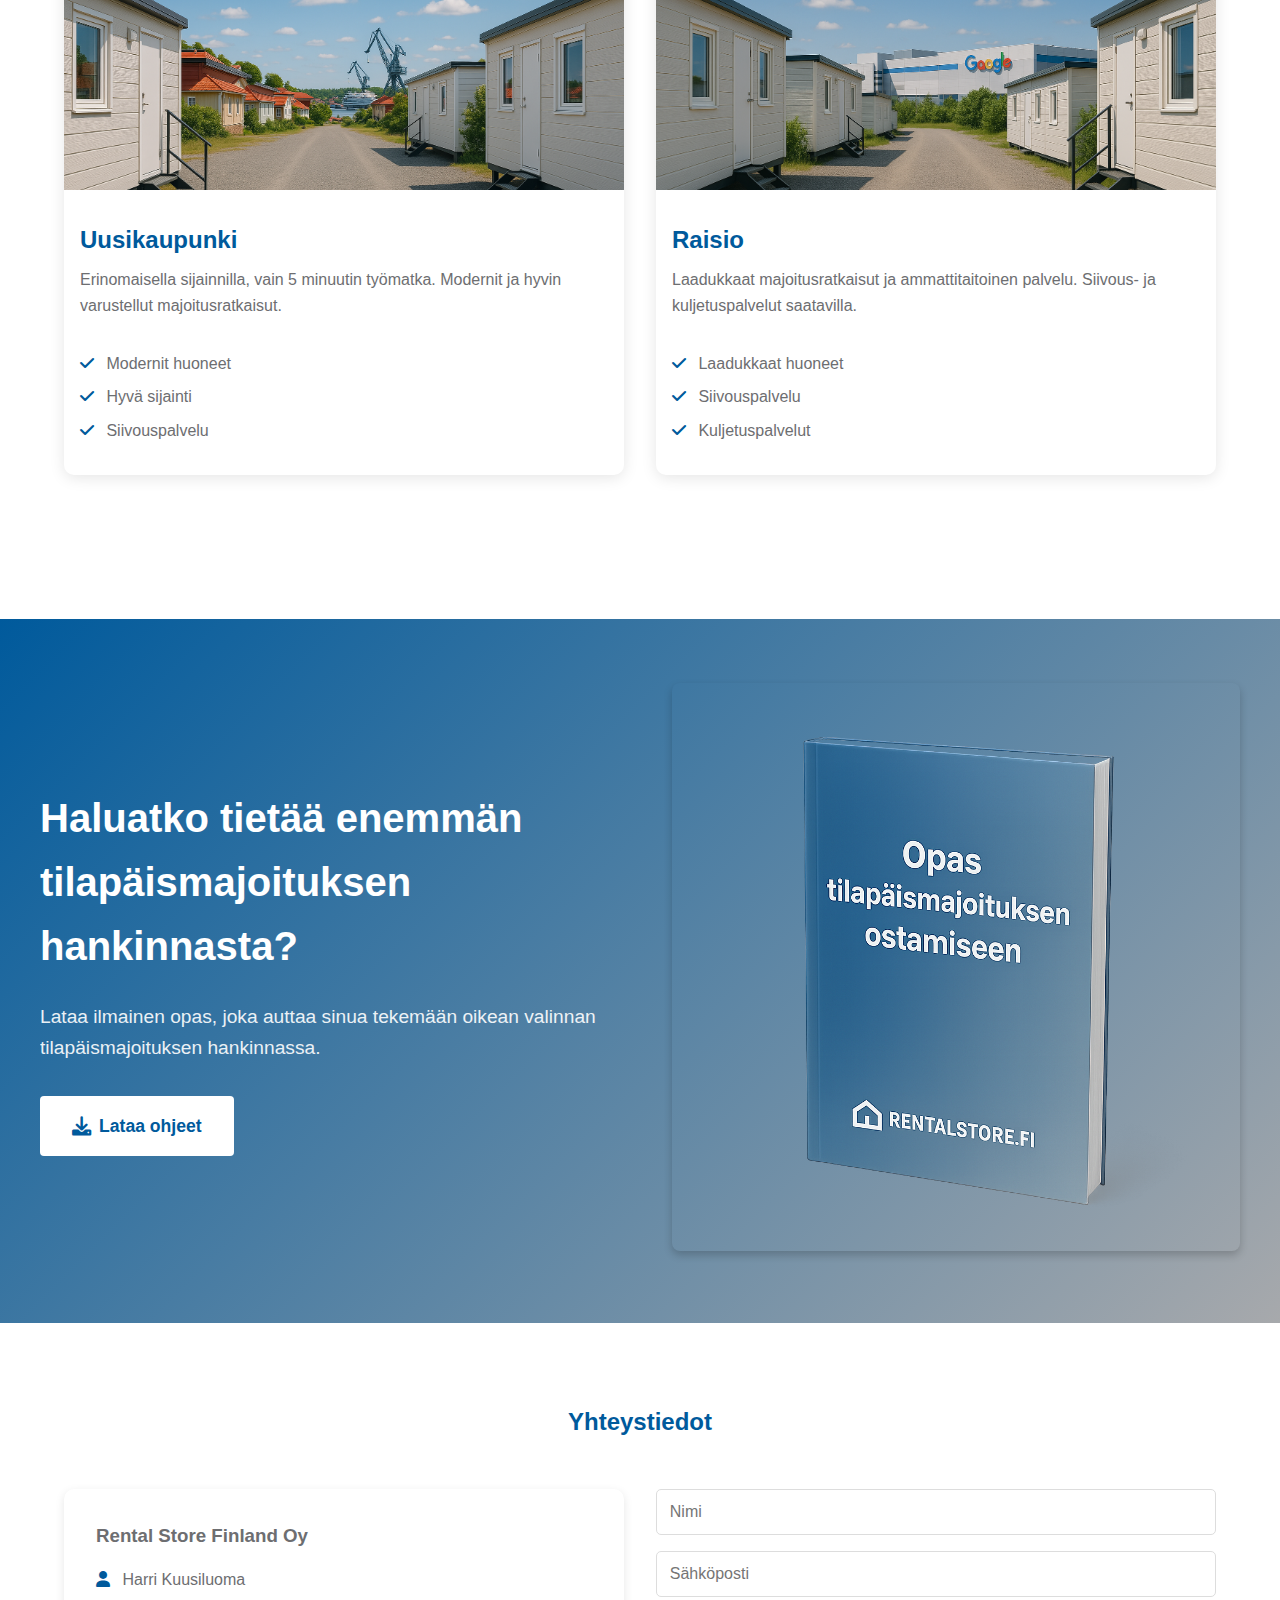
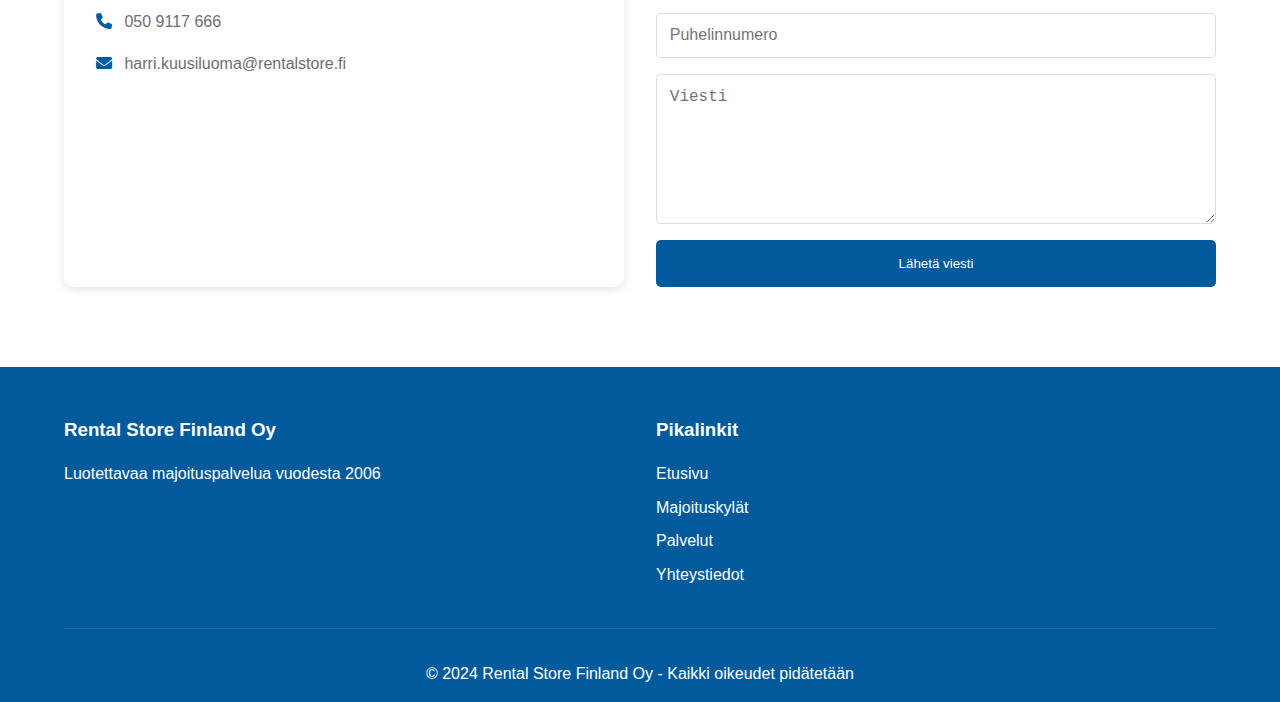
==== commit c9b0641f: "Update index.html" ====
--- a/index.html
+++ b/index.html
@@ -15,6 +15,11 @@
                     <h1>Rental Store Finland</h1>
                 </a>
             </div>
+            <div class="hamburger">
+                <span></span>
+                <span></span>
+                <span></span>
+            </div>
             <div class="nav-links">
                 <a href="index.html">Etusivu</a>
                 <a href="majoituskylat.html">Majoituskylät</a>
@@ -30,10 +35,12 @@
     <main>
         <section id="hero" class="hero-section">
             <div class="hero-content">
-                <h1>Rental Store Finland</h1>
-                <p>Luotettavaa tilapäismajoitusta ja palveluja ympäri Suomen</p>
-                <p>Kokonaisvaltaista majoituspalvelua vuodesta 2006</p>
-                <a href="#yhteystiedot" class="cta-button">Kysy tarjous</a>
+                <h1>Tilapäismajoitusta ammattitaidolla</h1>
+                <p>Laadukasta ja joustavaa majoituspalvelua yrityksille ja yksityishenkilöille</p>
+                <a href="varaa-aika.html" class="cta-button">
+                    <i class="fas fa-calendar-check"></i>
+                    Varaa aika demoon
+                </a>
             </div>
         </section>
 
@@ -84,6 +91,22 @@
             </div>
         </section>
 
+        <section class="cta-banner">
+            <div class="cta-banner-content">
+                <div class="cta-banner-text">
+                    <h2>Haluatko tietää enemmän tilapäismajoituksen hankinnasta?</h2>
+                    <p>Lataa ilmainen opas, joka auttaa sinua tekemään oikean valinnan tilapäismajoituksen hankinnassa.</p>
+                    <a href="ohjeet.html" class="cta-button">
+                        <i class="fas fa-download"></i>
+                        Lataa ohjeet
+                    </a>
+                </div>
+                <div class="cta-banner-image">
+                    <img src="images/guide-preview.jpg" alt="Tilapäismajoituksen ohjeet">
+                </div>
+            </div>
+        </section>
+
         <section id="yhteystiedot" class="contact-section">
             <h2>Yhteystiedot</h2>
             <div class="contact-grid">
@@ -101,22 +124,6 @@
                         <textarea placeholder="Viesti" required></textarea>
                         <button type="submit" class="submit-button">Lähetä viesti</button>
                     </form>
-                </div>
-            </div>
-        </section>
-
-        <section class="cta-banner">
-            <div class="cta-banner-content">
-                <div class="cta-banner-text">
-                    <h2>Haluatko tietää enemmän tilapäismajoituksen hankinnasta?</h2>
-                    <p>Lataa ilmainen opas, joka auttaa sinua tekemään oikean valinnan tilapäismajoituksen hankinnassa.</p>
-                    <a href="ohjeet.html" class="cta-button">
-                        <i class="fas fa-download"></i>
-                        Lataa ohjeet
-                    </a>
-                </div>
-                <div class="cta-banner-image">
-                    <img src="images/guide-preview.jpg" alt="Tilapäismajoituksen ohjeet">
                 </div>
             </div>
         </section>
@@ -146,37 +153,14 @@
         <div class="modal-content">
             <span class="close">&times;</span>
             <h2>Tervetuloa Rental Store Finlandiin!</h2>
-            <p>Tarjoamme laadukkaita ja joustavia majoitusratkaisuja, jotka vastaavat juuri sinun tarpeisiisi. Tutustu palveluihimme ja varaa aika katselmuun.</p>
+            <p>Tarjoamme laadukkaita ja joustavia majoitusratkaisuja, jotka vastaavat juuri sinun tarpeisiisi. Tutustu palveluihimme ja varaa aika demoon.</p>
             <a href="varaa-aika.html" class="modal-button">
                 <i class="fas fa-calendar-check"></i>
-                Varaa aika katselmuun
+                Varaa aika demoon
             </a>
         </div>
     </div>
 
-    <script>
-        // Pop-up functionality
-        document.addEventListener('DOMContentLoaded', function() {
-            const modal = document.getElementById('popupModal');
-            const closeBtn = document.querySelector('.close-modal');
-            
-            // Show modal after 5 seconds
-            setTimeout(function() {
-                modal.style.display = 'block';
-            }, 5000);
-
-            // Close modal when clicking the X
-            closeBtn.onclick = function() {
-                modal.style.display = 'none';
-            }
-
-            // Close modal when clicking outside
-            window.onclick = function(event) {
-                if (event.target == modal) {
-                    modal.style.display = 'none';
-                }
-            }
-        });
-    </script>
+    <script src="script.js"></script>
 </body>
 </html> 
--- a/styles.css
+++ b/styles.css
@@ -897,4 +897,151 @@
         padding: 0.8rem 1.5rem;
         font-size: 1rem;
     }
+}
+
+/* Guide Page Styles */
+.guide-section {
+    padding: 4rem 2rem;
+    background-color: var(--light-bg);
+}
+
+.guide-content {
+    max-width: 1200px;
+    margin: 0 auto;
+    display: grid;
+    grid-template-columns: 1fr 1fr;
+    gap: 4rem;
+}
+
+.guide-text h2 {
+    color: var(--primary-color);
+    margin-bottom: 1.5rem;
+}
+
+.guide-points {
+    display: grid;
+    grid-template-columns: repeat(2, 1fr);
+    gap: 2rem;
+    margin-top: 2rem;
+}
+
+.guide-point {
+    background: white;
+    padding: 1.5rem;
+    border-radius: 8px;
+    box-shadow: 0 2px 4px rgba(0,0,0,0.1);
+}
+
+.guide-point i {
+    font-size: 2rem;
+    color: var(--primary-color);
+    margin-bottom: 1rem;
+}
+
+.guide-point h3 {
+    color: var(--primary-color);
+    margin-bottom: 0.5rem;
+}
+
+.guide-form {
+    background: white;
+    padding: 2rem;
+    border-radius: 8px;
+    box-shadow: 0 2px 4px rgba(0,0,0,0.1);
+}
+
+.guide-form h2 {
+    color: var(--primary-color);
+    margin-bottom: 1rem;
+}
+
+.guide-form form {
+    display: flex;
+    flex-direction: column;
+    gap: 1rem;
+    margin-top: 1.5rem;
+}
+
+.guide-form input,
+.guide-form select,
+.guide-form textarea {
+    padding: 0.8rem;
+    border: 1px solid var(--border-color);
+    border-radius: 4px;
+    font-family: 'Open Sans', sans-serif;
+}
+
+.guide-form textarea {
+    height: 100px;
+    resize: vertical;
+}
+
+/* CTA Banner Styles */
+.cta-banner {
+    background: linear-gradient(135deg, var(--primary-color), var(--secondary-color));
+    color: white;
+    padding: 4rem 2rem;
+    margin-top: 4rem;
+}
+
+.cta-banner-content {
+    max-width: 1200px;
+    margin: 0 auto;
+    display: grid;
+    grid-template-columns: 1fr 1fr;
+    gap: 4rem;
+    align-items: center;
+}
+
+.cta-banner-text h2 {
+    font-size: 2.5rem;
+    margin-bottom: 1.5rem;
+    color: white;
+}
+
+.cta-banner-text p {
+    font-size: 1.2rem;
+    margin-bottom: 2rem;
+    opacity: 0.9;
+}
+
+.cta-banner-image img {
+    width: 100%;
+    border-radius: 8px;
+    box-shadow: 0 4px 8px rgba(0,0,0,0.2);
+}
+
+.cta-button {
+    display: inline-flex;
+    align-items: center;
+    gap: 0.5rem;
+    background: white;
+    color: var(--primary-color);
+    padding: 1rem 2rem;
+    border-radius: 4px;
+    text-decoration: none;
+    font-weight: 600;
+    transition: all 0.3s ease;
+}
+
+.cta-button:hover {
+    transform: translateY(-2px);
+    box-shadow: 0 4px 8px rgba(0,0,0,0.2);
+}
+
+/* Responsive Styles */
+@media (max-width: 768px) {
+    .guide-content,
+    .cta-banner-content {
+        grid-template-columns: 1fr;
+        gap: 2rem;
+    }
+
+    .guide-points {
+        grid-template-columns: 1fr;
+    }
+
+    .cta-banner-text h2 {
+        font-size: 2rem;
+    }
 } 
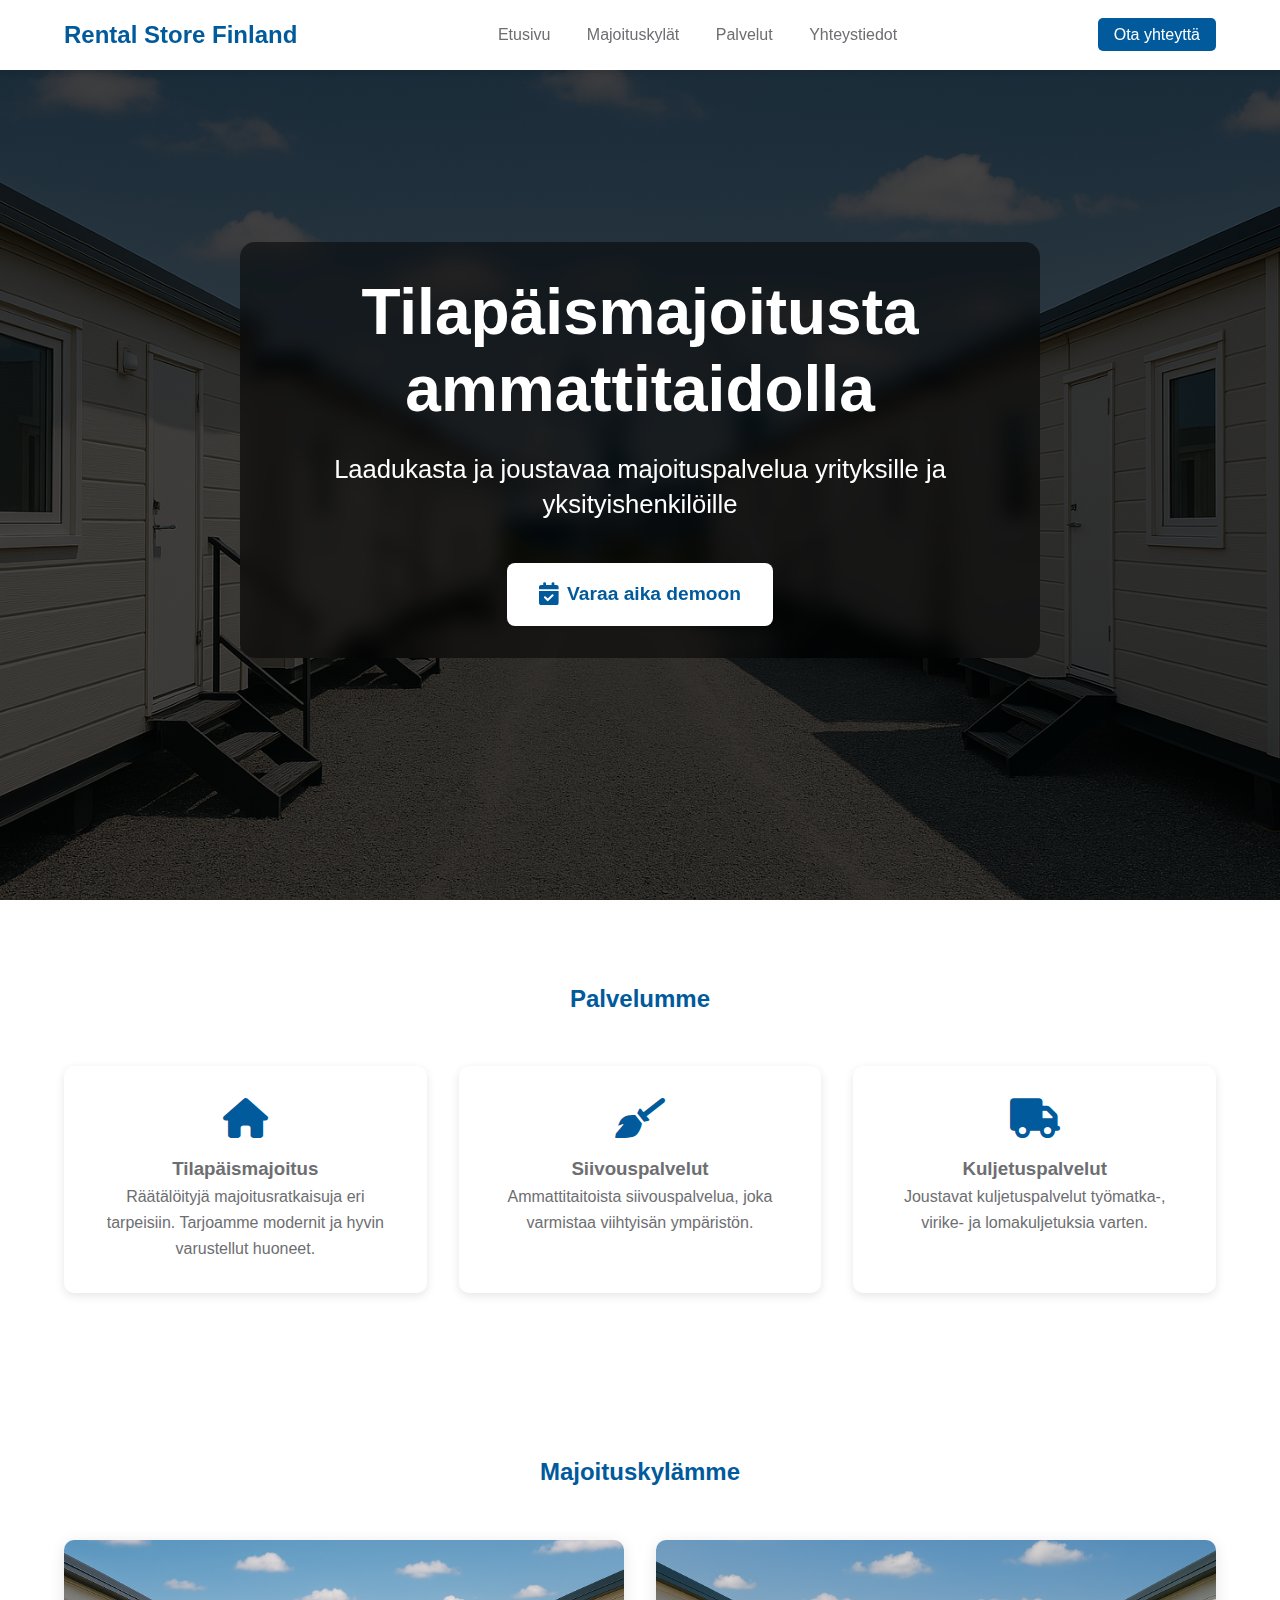
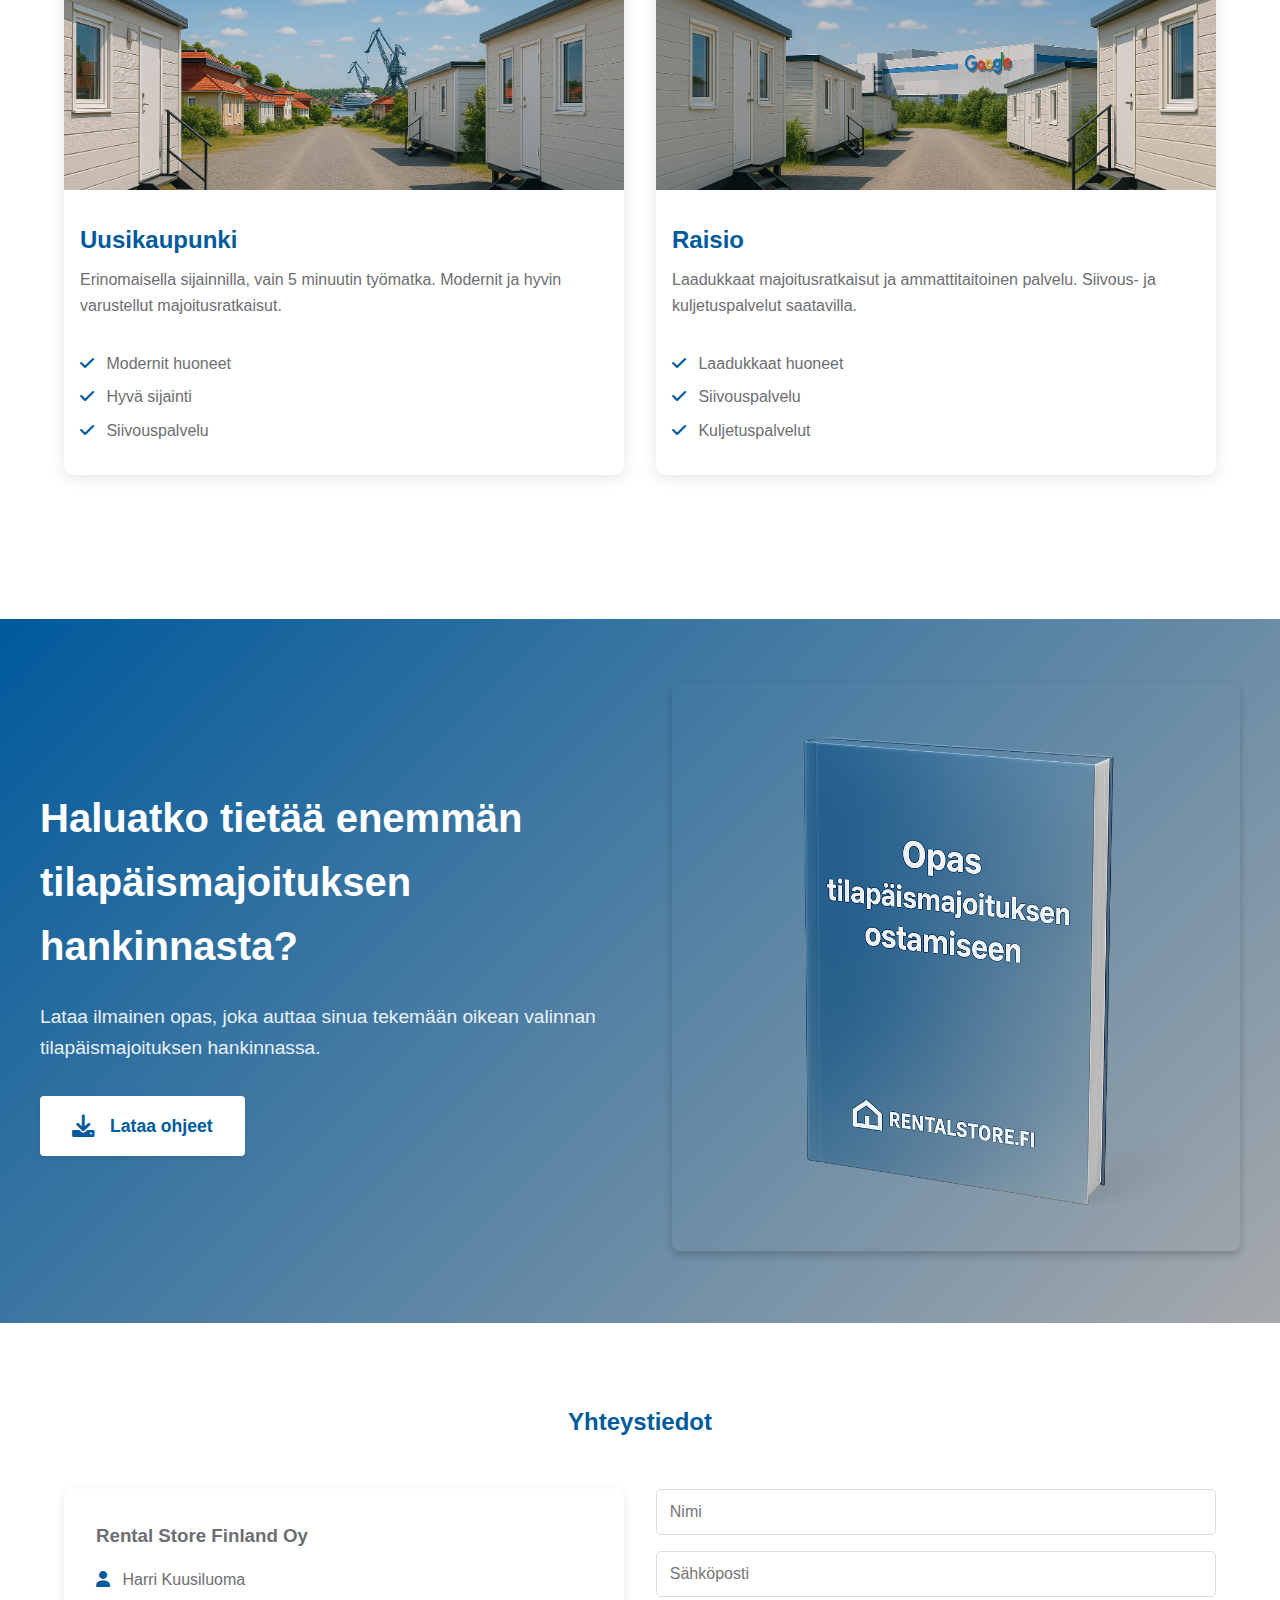
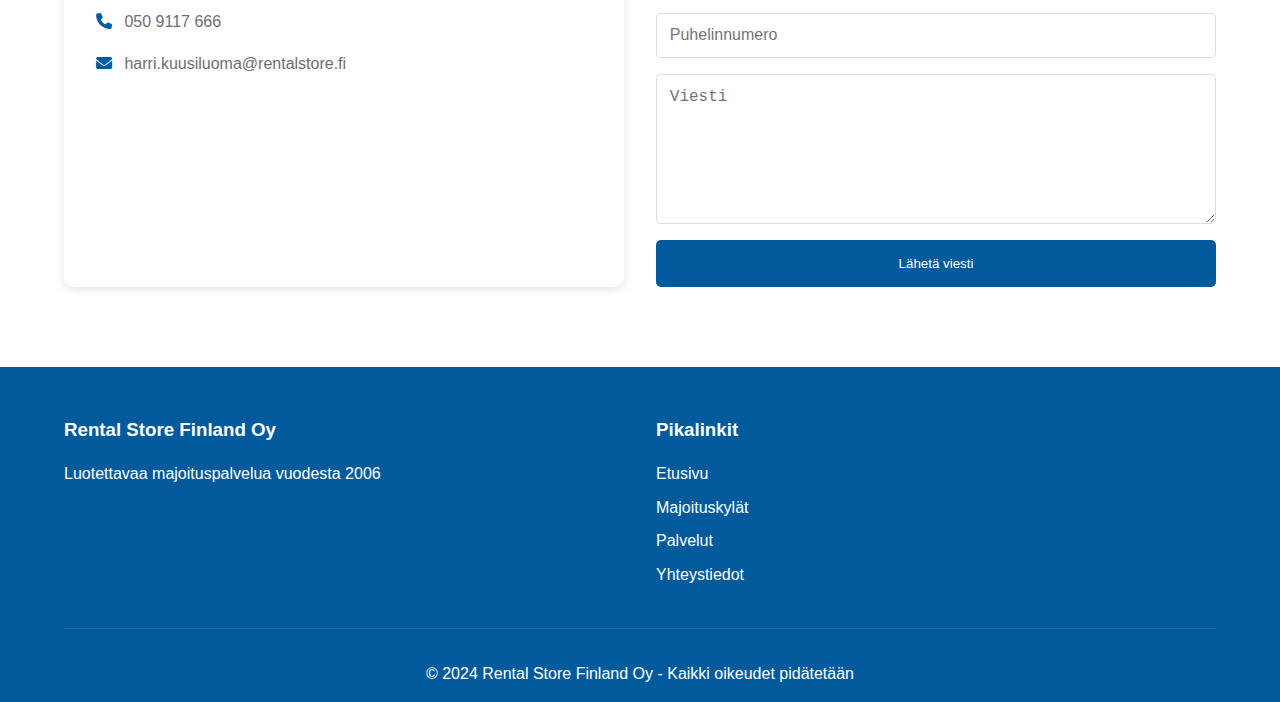
==== commit 925b3e41: "Update index.html" ====
--- a/index.html
+++ b/index.html
@@ -33,11 +33,11 @@
     </header>
 
     <main>
-        <section id="hero" class="hero-section">
+        <section class="hero-section">
             <div class="hero-content">
                 <h1>Tilapäismajoitusta ammattitaidolla</h1>
                 <p>Laadukasta ja joustavaa majoituspalvelua yrityksille ja yksityishenkilöille</p>
-                <a href="varaa-aika.html" class="cta-button">
+                <a href="varaa-aika.html" class="hero-button">
                     <i class="fas fa-calendar-check"></i>
                     Varaa aika demoon
                 </a>
--- a/styles.css
+++ b/styles.css
@@ -104,7 +104,7 @@
 /* Hero Section */
 .hero-section {
     height: 100vh;
-    background: linear-gradient(rgba(0,0,0,0.6), rgba(0,0,0,0.6)), url('images/hero-bg.jpg');
+    background: linear-gradient(rgba(0,0,0,0.7), rgba(0,0,0,0.7)), url('images/hero-bg.jpg');
     background-size: cover;
     background-position: center;
     background-attachment: fixed;
@@ -120,38 +120,105 @@
 .hero-content {
     max-width: 800px;
     padding: 2rem;
-    background-color: rgba(0,0,0,0.3);
-    border-radius: 10px;
-    backdrop-filter: blur(5px);
+    background-color: rgba(0,0,0,0.5);
+    border-radius: 15px;
+    backdrop-filter: blur(10px);
 }
 
 .hero-content h1 {
-    font-size: 3.5rem;
+    font-size: 4rem;
     margin-bottom: 1.5rem;
-    text-shadow: 2px 2px 4px rgba(0,0,0,0.5);
+    line-height: 1.2;
     font-weight: 700;
 }
 
 .hero-content p {
+    font-size: 1.6rem;
+    margin-bottom: 2.5rem;
+    line-height: 1.4;
+    font-weight: 400;
+}
+
+.hero-button {
+    display: inline-flex;
+    align-items: center;
+    gap: 0.5rem;
+    background-color: white;
+    color: var(--primary-color);
+    padding: 1rem 2rem;
+    border-radius: 8px;
+    text-decoration: none;
+    font-weight: 600;
+    font-size: 1.2rem;
+    transition: all 0.3s ease;
+    box-shadow: 0 2px 4px rgba(0,0,0,0.1);
+}
+
+.hero-button i {
     font-size: 1.4rem;
-    margin-bottom: 2.5rem;
-    text-shadow: 1px 1px 2px rgba(0,0,0,0.5);
-}
-
-.cta-button {
-    display: inline-block;
-    background-color: var(--primary-color);
-    color: var(--white);
-    padding: 1rem 2rem;
-    border-radius: 5px;
-    text-decoration: none;
-    transition: all 0.3s ease;
-    font-weight: 500;
-}
-
-.cta-button:hover {
-    background-color: var(--accent-dark);
+}
+
+.hero-button:hover {
     transform: translateY(-2px);
+    box-shadow: 0 4px 8px rgba(0,0,0,0.2);
+    background-color: #f8f8f8;
+}
+
+@media (max-width: 992px) {
+    .hero-content h1 {
+        font-size: 3.5rem;
+    }
+
+    .hero-content p {
+        font-size: 1.4rem;
+    }
+}
+
+@media (max-width: 768px) {
+    .hero-section {
+        background-attachment: scroll;
+        padding: 0 1rem;
+        min-height: 100vh;
+        height: auto;
+    }
+
+    .hero-content {
+        padding: 2rem 1rem;
+        margin: 4rem 0;
+        width: 100%;
+    }
+
+    .hero-content h1 {
+        font-size: 2.5rem;
+        margin-bottom: 1rem;
+    }
+
+    .hero-content p {
+        font-size: 1.2rem;
+        margin-bottom: 2rem;
+    }
+
+    .hero-button {
+        width: 100%;
+        justify-content: center;
+        padding: 1.2rem;
+        font-size: 1.1rem;
+    }
+}
+
+@media (max-width: 480px) {
+    .hero-content h1 {
+        font-size: 2rem;
+    }
+
+    .hero-content p {
+        font-size: 1.1rem;
+    }
+
+    .hero-button {
+        padding: 1rem;
+        font-size: 1rem;
+    }
 }
 
 /* Services Section */
@@ -417,31 +484,118 @@
     margin-bottom: 1rem;
 }
 
-/* Responsive Design */
-@media (max-width: 768px) {
+/* Mobile Navigation */
+.hamburger {
+    display: none;
+    flex-direction: column;
+    justify-content: space-between;
+    width: 30px;
+    height: 21px;
+    cursor: pointer;
+    z-index: 100;
+    margin-right: 1rem;
+}
+
+.hamburger span {
+    display: block;
+    width: 100%;
+    height: 3px;
+    background-color: var(--primary-color);
+    transition: all 0.3s ease;
+}
+
+@media (max-width: 992px) {
+    .hamburger {
+        display: flex;
+    }
+
+    .nav-links {
+        position: fixed;
+        top: 0;
+        right: -100%;
+        width: 100%;
+        height: 100vh;
+        background-color: white;
+        display: flex;
+        flex-direction: column;
+        align-items: center;
+        justify-content: center;
+        gap: 2rem;
+        padding: 80px 20px;
+        transition: 0.3s ease;
+        z-index: 99;
+    }
+
+    .nav-links.active {
+        right: 0;
+    }
+
+    .nav-links a {
+        font-size: 1.4rem;
+        padding: 1rem;
+        width: 100%;
+        text-align: center;
+        border-bottom: 1px solid #eee;
+    }
+
+    .nav-links a:last-child {
+        border-bottom: none;
+    }
+
+    .nav-links a:hover {
+        background-color: #f8f8f8;
+    }
+
+    .contact-button {
+        position: fixed;
+        bottom: -100%;
+        left: 0;
+        width: 100%;
+        padding: 20px;
+        background-color: white;
+        text-align: center;
+        transition: 0.3s ease;
+        z-index: 99;
+        box-shadow: 0 -2px 10px rgba(0,0,0,0.1);
+    }
+
+    .contact-button.active {
+        bottom: 0;
+    }
+
+    .contact-button .btn {
+        width: 90%;
+        margin: 0 auto;
+        display: block;
+        padding: 1rem;
+    }
+
+    .hamburger.active span:nth-child(1) {
+        transform: translateY(9px) rotate(45deg);
+    }
+
+    .hamburger.active span:nth-child(2) {
+        opacity: 0;
+    }
+
+    .hamburger.active span:nth-child(3) {
+        transform: translateY(-9px) rotate(-45deg);
+    }
+
     .navbar {
-        flex-direction: column;
         padding: 1rem;
-    }
-
-    .nav-links {
-        margin: 1rem 0;
-    }
-
-    .hero-content h1 {
-        font-size: 2rem;
-    }
-
-    .contact-grid {
-        grid-template-columns: 1fr;
-    }
-
-    .page-header {
-        padding: 6rem 1rem 3rem;
-    }
-
-    .page-header h1 {
-        font-size: 2rem;
+        justify-content: space-between;
+        position: relative;
+        background: white;
+        box-shadow: 0 2px 5px rgba(0,0,0,0.1);
+    }
+
+    .logo h1 {
+        font-size: 1.5rem;
+    }
+
+    .logo {
+        max-width: 200px;
     }
 }
 
@@ -454,50 +608,46 @@
     top: 0;
     width: 100%;
     height: 100%;
-    background-color: rgba(0,0,0,0.7);
-    animation: fadeIn 0.3s ease;
+    background-color: rgba(0, 0, 0, 0.5);
 }
 
 .modal-content {
-    background-color: var(--white);
+    background-color: #fff;
     margin: 15% auto;
-    padding: 2rem;
+    padding: 2.5rem;
     border-radius: 10px;
-    width: 90%;
-    max-width: 500px;
+    max-width: 600px;
     position: relative;
-    color: var(--text-color);
     text-align: center;
-    box-shadow: 0 4px 20px rgba(0,0,0,0.2);
-    animation: slideIn 0.3s ease;
 }
 
 .modal-content h2 {
-    font-size: 1.8rem;
-    margin-bottom: 1rem;
-    color: var(--primary-color);
+    color: var(--primary-color);
+    font-size: 2.5rem;
+    margin-bottom: 1.5rem;
+    font-weight: 600;
 }
 
 .modal-content p {
-    font-size: 1.1rem;
+    color: #666;
+    font-size: 1.2rem;
     line-height: 1.6;
-    margin-bottom: 1.5rem;
-    color: var(--text-color);
+    margin-bottom: 2rem;
 }
 
 .close {
     position: absolute;
-    right: 1rem;
-    top: 1rem;
-    font-size: 1.8rem;
+    right: 1.5rem;
+    top: 1.5rem;
+    font-size: 2rem;
     font-weight: bold;
+    color: #aaa;
     cursor: pointer;
-    color: var(--text-color);
     transition: color 0.3s ease;
 }
 
 .close:hover {
-    color: var(--accent-dark);
+    color: var(--primary-color);
 }
 
 .modal-button {
@@ -505,60 +655,36 @@
     align-items: center;
     gap: 0.5rem;
     background-color: var(--primary-color);
-    color: var(--white);
+    color: white;
     padding: 1rem 2rem;
     border-radius: 5px;
     text-decoration: none;
-    font-weight: 500;
+    font-weight: 600;
     transition: all 0.3s ease;
-    border: none;
-    cursor: pointer;
 }
 
 .modal-button:hover {
-    background-color: var(--accent-dark);
+    background-color: #004a80;
     transform: translateY(-2px);
-    box-shadow: 0 4px 15px rgba(0,0,0,0.2);
 }
 
 .modal-button i {
     font-size: 1.2rem;
 }
 
-@keyframes fadeIn {
-    from { opacity: 0; }
-    to { opacity: 1; }
-}
-
-@keyframes slideIn {
-    from {
-        transform: translateY(-100px);
-        opacity: 0;
-    }
-    to {
-        transform: translateY(0);
-        opacity: 1;
-    }
-}
-
-/* Responsive Design for Modal */
 @media (max-width: 768px) {
     .modal-content {
-        margin: 30% auto;
-        padding: 1.5rem;
+        margin: 20% auto;
+        padding: 2rem;
+        width: 90%;
     }
 
     .modal-content h2 {
-        font-size: 1.5rem;
+        font-size: 2rem;
     }
 
     .modal-content p {
-        font-size: 1rem;
-    }
-
-    .modal-button {
-        padding: 0.8rem 1.5rem;
-        font-size: 0.9rem;
+        font-size: 1.1rem;
     }
 }
 
@@ -866,21 +992,23 @@
     background-color: var(--primary-color);
     color: var(--white);
     padding: 1rem 2rem;
-    border-radius: 5px;
+    border-radius: 8px;
     text-decoration: none;
+    font-weight: 600;
     font-size: 1.1rem;
-    font-weight: 500;
     transition: all 0.3s ease;
+    box-shadow: 0 2px 4px rgba(0,0,0,0.1);
+}
+
+.cta-button i {
+    font-size: 1.4rem;
+    margin-right: 0.5rem;
 }
 
 .cta-button:hover {
-    background-color: var(--accent-dark);
+    background-color: #004a80;
     transform: translateY(-2px);
-    box-shadow: 0 4px 15px rgba(0,0,0,0.2);
-}
-
-.cta-button i {
-    font-size: 1.2rem;
+    box-shadow: 0 4px 8px rgba(0,0,0,0.2);
 }
 
 /* Responsive Design for CTA */
@@ -1044,4 +1172,10 @@
     .cta-banner-text h2 {
         font-size: 2rem;
     }
+}
+
+@media (max-width: 992px) {
+    .modal {
+        display: none !important;
+    }
 } 
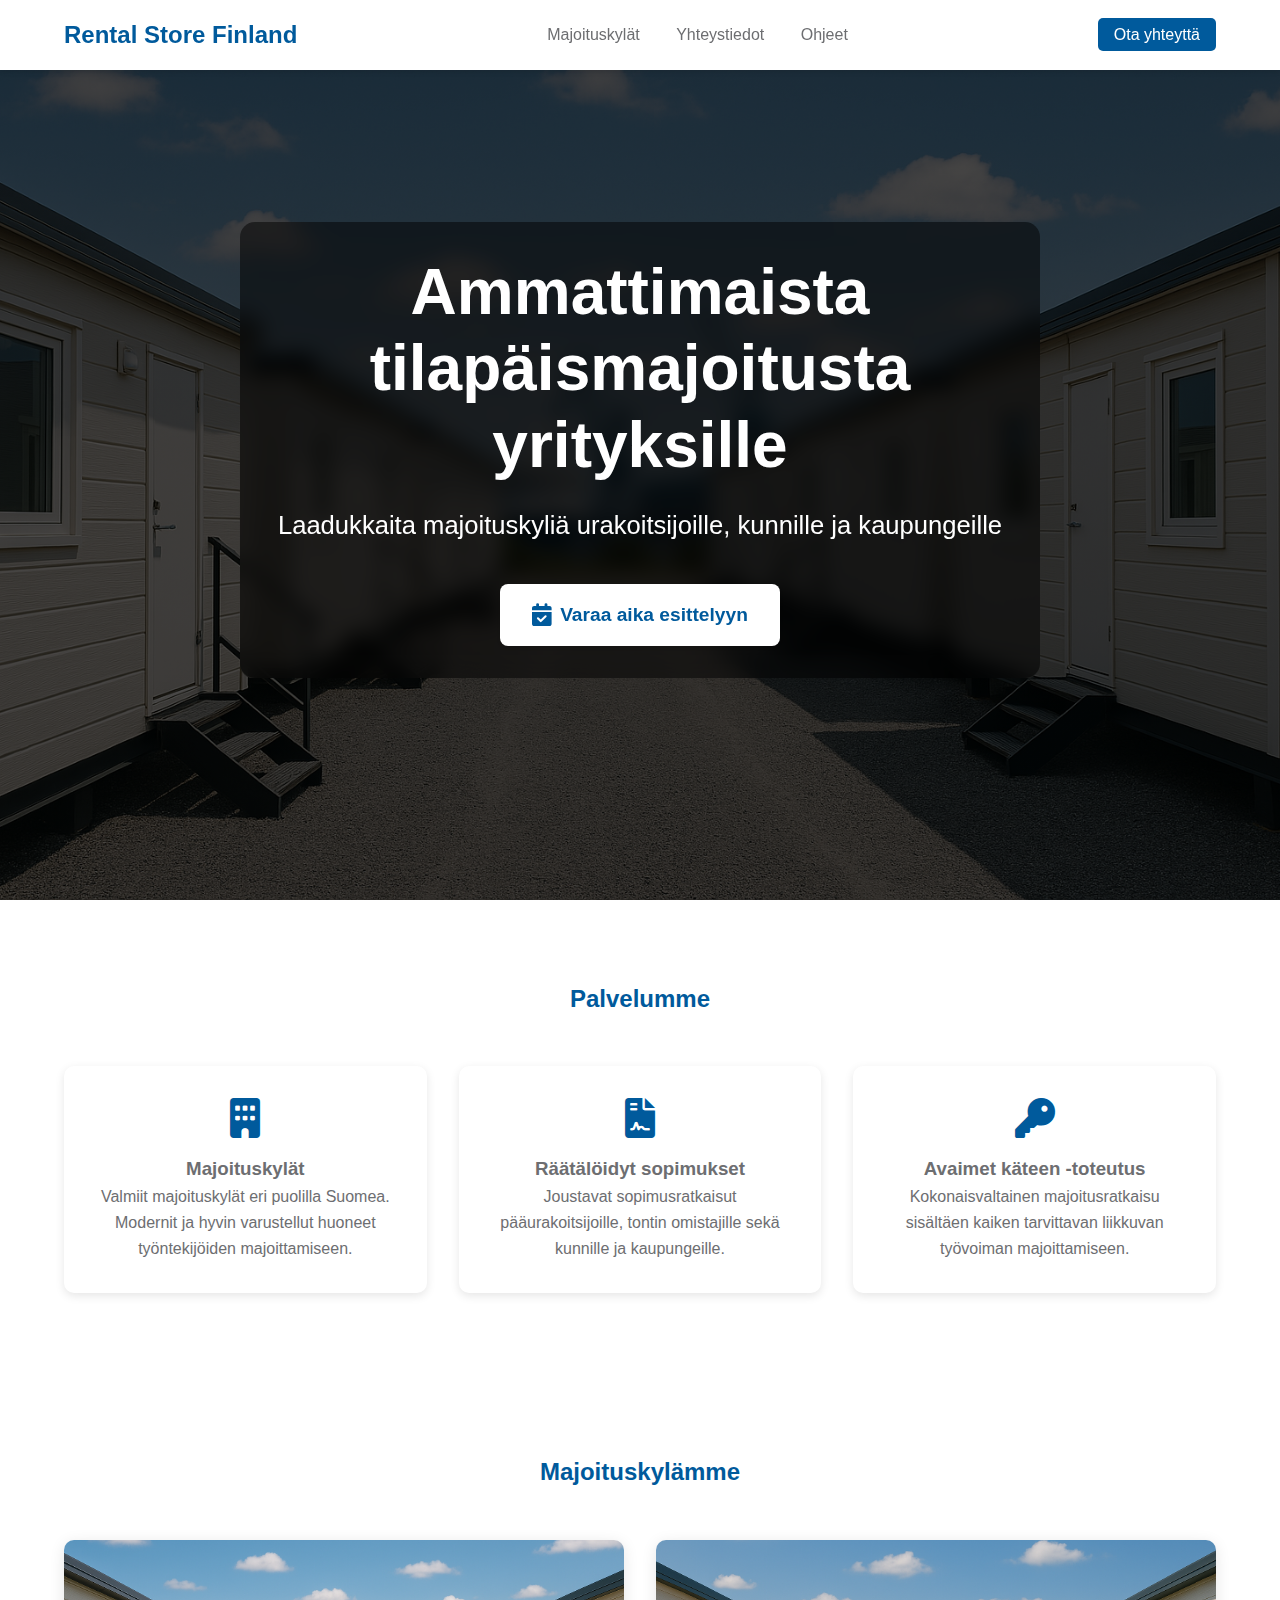
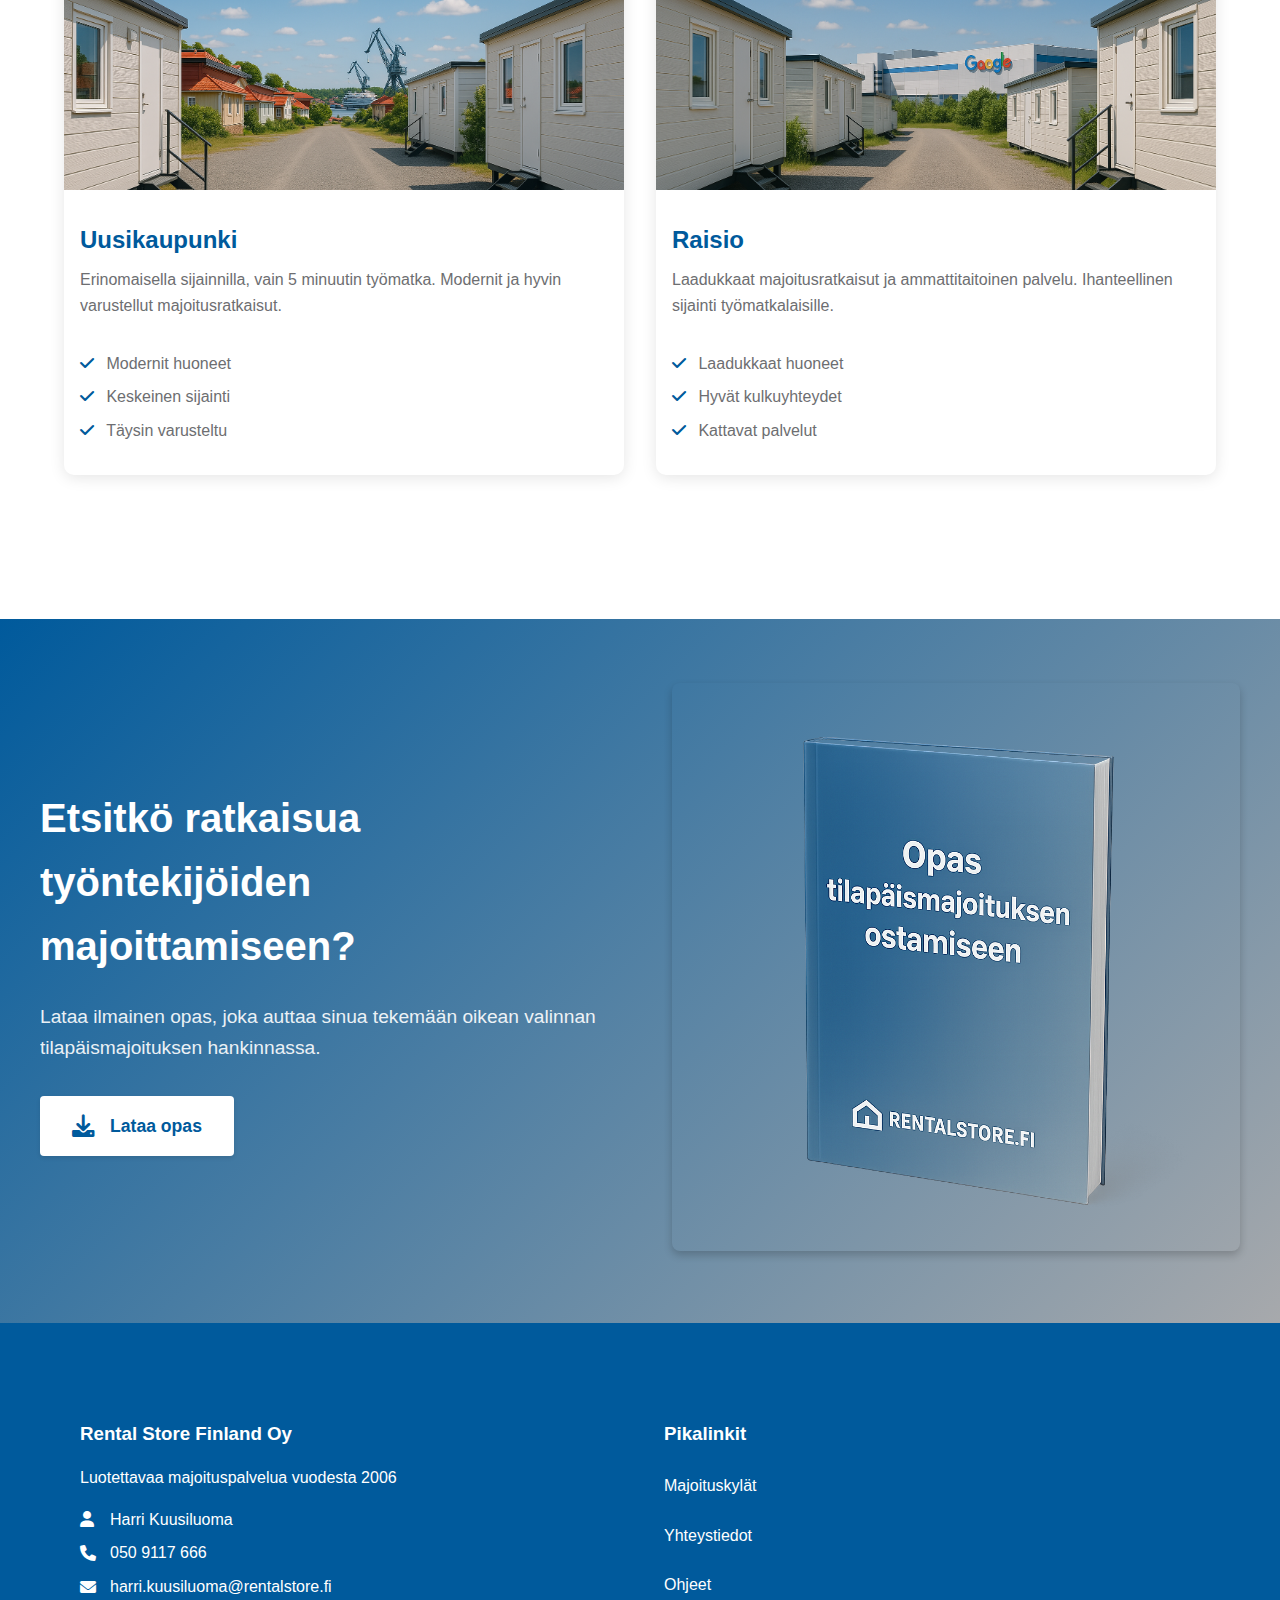
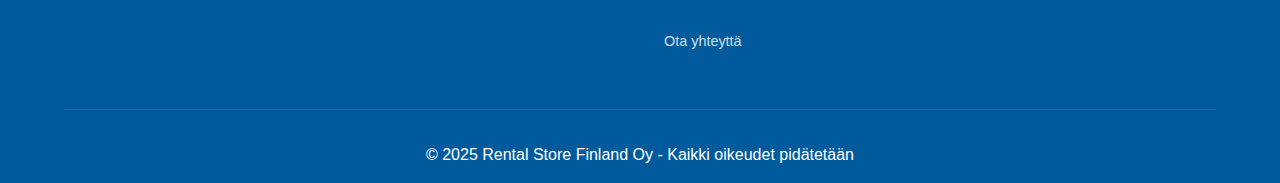
==== commit ffc0895c: "Add files via upload" ====
--- a/index.html
+++ b/index.html
@@ -3,7 +3,7 @@
 <head>
     <meta charset="UTF-8">
     <meta name="viewport" content="width=device-width, initial-scale=1.0">
-    <title>Rental Store Finland - Tilapäismajoitusta ja palveluja</title>
+    <title>Rental Store Finland - Tilapäismajoitusta ammattilaisille</title>
     <link rel="stylesheet" href="styles.css">
     <link rel="stylesheet" href="https://cdnjs.cloudflare.com/ajax/libs/font-awesome/6.0.0/css/all.min.css">
 </head>
@@ -21,10 +21,9 @@
                 <span></span>
             </div>
             <div class="nav-links">
-                <a href="index.html">Etusivu</a>
                 <a href="majoituskylat.html">Majoituskylät</a>
-                <a href="palvelut.html">Palvelut</a>
                 <a href="yhteystiedot.html">Yhteystiedot</a>
+                <a href="ohjeet.html">Ohjeet</a>
             </div>
             <div class="contact-button">
                 <a href="yhteystiedot.html" class="btn">Ota yhteyttä</a>
@@ -35,11 +34,11 @@
     <main>
         <section class="hero-section">
             <div class="hero-content">
-                <h1>Tilapäismajoitusta ammattitaidolla</h1>
-                <p>Laadukasta ja joustavaa majoituspalvelua yrityksille ja yksityishenkilöille</p>
-                <a href="varaa-aika.html" class="hero-button">
+                <h1>Ammattimaista tilapäismajoitusta yrityksille</h1>
+                <p>Laadukkaita majoituskyliä urakoitsijoille, kunnille ja kaupungeille</p>
+                <a href="yhteystiedot.html" class="hero-button">
                     <i class="fas fa-calendar-check"></i>
-                    Varaa aika demoon
+                    Varaa aika esittelyyn
                 </a>
             </div>
         </section>
@@ -48,19 +47,19 @@
             <h2>Palvelumme</h2>
             <div class="services-grid">
                 <div class="service-card">
-                    <i class="fas fa-home"></i>
-                    <h3>Tilapäismajoitus</h3>
-                    <p>Räätälöityjä majoitusratkaisuja eri tarpeisiin. Tarjoamme modernit ja hyvin varustellut huoneet.</p>
+                    <i class="fas fa-building"></i>
+                    <h3>Majoituskylät</h3>
+                    <p>Valmiit majoituskylät eri puolilla Suomea. Modernit ja hyvin varustellut huoneet työntekijöiden majoittamiseen.</p>
                 </div>
                 <div class="service-card">
-                    <i class="fas fa-broom"></i>
-                    <h3>Siivouspalvelut</h3>
-                    <p>Ammattitaitoista siivouspalvelua, joka varmistaa viihtyisän ympäristön.</p>
+                    <i class="fas fa-file-contract"></i>
+                    <h3>Räätälöidyt sopimukset</h3>
+                    <p>Joustavat sopimusratkaisut pääurakoitsijoille, tontin omistajille sekä kunnille ja kaupungeille.</p>
                 </div>
                 <div class="service-card">
-                    <i class="fas fa-truck"></i>
-                    <h3>Kuljetuspalvelut</h3>
-                    <p>Joustavat kuljetuspalvelut työmatka-, virike- ja lomakuljetuksia varten.</p>
+                    <i class="fas fa-key"></i>
+                    <h3>Avaimet käteen -toteutus</h3>
+                    <p>Kokonaisvaltainen majoitusratkaisu sisältäen kaiken tarvittavan liikkuvan työvoiman majoittamiseen.</p>
                 </div>
             </div>
         </section>
@@ -74,18 +73,18 @@
                     <p>Erinomaisella sijainnilla, vain 5 minuutin työmatka. Modernit ja hyvin varustellut majoitusratkaisut.</p>
                     <ul class="location-features">
                         <li><i class="fas fa-check"></i> Modernit huoneet</li>
-                        <li><i class="fas fa-check"></i> Hyvä sijainti</li>
-                        <li><i class="fas fa-check"></i> Siivouspalvelu</li>
+                        <li><i class="fas fa-check"></i> Keskeinen sijainti</li>
+                        <li><i class="fas fa-check"></i> Täysin varusteltu</li>
                     </ul>
                 </div>
                 <div class="location-card">
                     <img src="images/raisio.jpg" alt="Raisio majoituskylä">
                     <h3>Raisio</h3>
-                    <p>Laadukkaat majoitusratkaisut ja ammattitaitoinen palvelu. Siivous- ja kuljetuspalvelut saatavilla.</p>
+                    <p>Laadukkaat majoitusratkaisut ja ammattitaitoinen palvelu. Ihanteellinen sijainti työmatkalaisille.</p>
                     <ul class="location-features">
                         <li><i class="fas fa-check"></i> Laadukkaat huoneet</li>
-                        <li><i class="fas fa-check"></i> Siivouspalvelu</li>
-                        <li><i class="fas fa-check"></i> Kuljetuspalvelut</li>
+                        <li><i class="fas fa-check"></i> Hyvät kulkuyhteydet</li>
+                        <li><i class="fas fa-check"></i> Kattavat palvelut</li>
                     </ul>
                 </div>
             </div>
@@ -94,11 +93,11 @@
         <section class="cta-banner">
             <div class="cta-banner-content">
                 <div class="cta-banner-text">
-                    <h2>Haluatko tietää enemmän tilapäismajoituksen hankinnasta?</h2>
+                    <h2>Etsitkö ratkaisua työntekijöiden majoittamiseen?</h2>
                     <p>Lataa ilmainen opas, joka auttaa sinua tekemään oikean valinnan tilapäismajoituksen hankinnassa.</p>
                     <a href="ohjeet.html" class="cta-button">
                         <i class="fas fa-download"></i>
-                        Lataa ohjeet
+                        Lataa opas
                     </a>
                 </div>
                 <div class="cta-banner-image">
@@ -106,61 +105,38 @@
                 </div>
             </div>
         </section>
+    </main>
 
-        <section id="yhteystiedot" class="contact-section">
-            <h2>Yhteystiedot</h2>
-            <div class="contact-grid">
-                <div class="contact-info">
-                    <h3>Rental Store Finland Oy</h3>
+    <footer>
+        <div class="footer-content">
+            <!-- Vasen palkki -->
+            <div class="footer-section">
+                <h3>Rental Store Finland Oy</h3>
+                <p>Luotettavaa majoituspalvelua vuodesta 2006</p>
+                <div class="footer-contact">
                     <p><i class="fas fa-user"></i> Harri Kuusiluoma</p>
                     <p><i class="fas fa-phone"></i> 050 9117 666</p>
                     <p><i class="fas fa-envelope"></i> harri.kuusiluoma@rentalstore.fi</p>
                 </div>
-                <div class="contact-form">
-                    <form>
-                        <input type="text" placeholder="Nimi" required>
-                        <input type="email" placeholder="Sähköposti" required>
-                        <input type="tel" placeholder="Puhelinnumero">
-                        <textarea placeholder="Viesti" required></textarea>
-                        <button type="submit" class="submit-button">Lähetä viesti</button>
-                    </form>
-                </div>
             </div>
-        </section>
-    </main>
-
-    <footer>
-        <div class="footer-content">
-            <div class="footer-section">
-                <h3>Rental Store Finland Oy</h3>
-                <p>Luotettavaa majoituspalvelua vuodesta 2006</p>
-            </div>
+            <!-- Oikea palkki -->
             <div class="footer-section">
                 <h3>Pikalinkit</h3>
-                <a href="index.html">Etusivu</a>
-                <a href="majoituskylat.html">Majoituskylät</a>
-                <a href="palvelut.html">Palvelut</a>
-                <a href="yhteystiedot.html">Yhteystiedot</a>
+                <div class="footer-links">
+                    <a href="majoituskylat.html">Majoituskylät</a>
+                    <a href="yhteystiedot.html">Yhteystiedot</a>
+                    <a href="ohjeet.html">Ohjeet</a>
+                </div>
+                <p class="footer-contact-link">
+                    <a href="yhteystiedot.html">Ota yhteyttä</a>
+                </p>
             </div>
         </div>
         <div class="footer-bottom">
-            <p>&copy; 2024 Rental Store Finland Oy - Kaikki oikeudet pidätetään</p>
+            <p>&copy; 2025 Rental Store Finland Oy - Kaikki oikeudet pidätetään</p>
         </div>
     </footer>
 
-    <!-- Pop-up Modal -->
-    <div id="welcomeModal" class="modal">
-        <div class="modal-content">
-            <span class="close">&times;</span>
-            <h2>Tervetuloa Rental Store Finlandiin!</h2>
-            <p>Tarjoamme laadukkaita ja joustavia majoitusratkaisuja, jotka vastaavat juuri sinun tarpeisiisi. Tutustu palveluihimme ja varaa aika demoon.</p>
-            <a href="varaa-aika.html" class="modal-button">
-                <i class="fas fa-calendar-check"></i>
-                Varaa aika demoon
-            </a>
-        </div>
-    </div>
-
     <script src="script.js"></script>
 </body>
-</html> 
+</html> --- a/styles.css
+++ b/styles.css
@@ -387,9 +387,11 @@
 
 .footer-content {
     display: grid;
-    grid-template-columns: repeat(auto-fit, minmax(250px, 1fr));
-    gap: 2rem;
-    margin-bottom: 2rem;
+    grid-template-columns: 1fr 1fr;
+    gap: 3rem;
+    max-width: 1200px;
+    margin: 0 auto;
+    padding: 3rem 1rem;
 }
 
 .footer-section h3 {
@@ -492,7 +494,8 @@
     width: 30px;
     height: 21px;
     cursor: pointer;
-    z-index: 100;
+    position: relative;
+    z-index: 1001;
     margin-right: 1rem;
 }
 
@@ -502,6 +505,7 @@
     height: 3px;
     background-color: var(--primary-color);
     transition: all 0.3s ease;
+    transform-origin: center;
 }
 
 @media (max-width: 992px) {
@@ -522,20 +526,25 @@
         justify-content: center;
         gap: 2rem;
         padding: 80px 20px;
-        transition: 0.3s ease;
-        z-index: 99;
+        transition: all 0.3s ease-in-out;
+        z-index: 1000;
+        overflow-y: auto;
     }
 
     .nav-links.active {
         right: 0;
+        box-shadow: -5px 0 15px rgba(0,0,0,0.1);
     }
 
     .nav-links a {
-        font-size: 1.4rem;
+        font-size: 1.2rem;
         padding: 1rem;
         width: 100%;
         text-align: center;
         border-bottom: 1px solid #eee;
+        color: var(--primary-color);
+        font-weight: 500;
+        display: block;
     }
 
     .nav-links a:last-child {
@@ -544,58 +553,41 @@
 
     .nav-links a:hover {
         background-color: #f8f8f8;
-    }
-
-    .contact-button {
+        color: var(--accent-dark);
+    }
+
+    .hamburger.active span:nth-child(1) {
+        transform: translateY(9px) rotate(45deg);
+    }
+
+    .hamburger.active span:nth-child(2) {
+        opacity: 0;
+    }
+
+    .hamburger.active span:nth-child(3) {
+        transform: translateY(-9px) rotate(-45deg);
+    }
+
+    body.nav-open {
+        overflow: hidden;
         position: fixed;
-        bottom: -100%;
+        width: 100%;
+    }
+
+    .navbar {
+        position: fixed;
+        top: 0;
         left: 0;
         width: 100%;
-        padding: 20px;
-        background-color: white;
-        text-align: center;
-        transition: 0.3s ease;
-        z-index: 99;
-        box-shadow: 0 -2px 10px rgba(0,0,0,0.1);
-    }
-
-    .contact-button.active {
-        bottom: 0;
-    }
-
-    .contact-button .btn {
-        width: 90%;
-        margin: 0 auto;
-        display: block;
-        padding: 1rem;
-    }
-
-    .hamburger.active span:nth-child(1) {
-        transform: translateY(9px) rotate(45deg);
-    }
-
-    .hamburger.active span:nth-child(2) {
-        opacity: 0;
-    }
-
-    .hamburger.active span:nth-child(3) {
-        transform: translateY(-9px) rotate(-45deg);
-    }
-
-    .navbar {
-        padding: 1rem;
-        justify-content: space-between;
-        position: relative;
         background: white;
         box-shadow: 0 2px 5px rgba(0,0,0,0.1);
-    }
-
-    .logo h1 {
-        font-size: 1.5rem;
+        z-index: 1000;
+        padding: 1rem;
     }
 
     .logo {
-        max-width: 200px;
+        position: relative;
+        z-index: 1001;
     }
 }
 
@@ -654,18 +646,20 @@
     display: inline-flex;
     align-items: center;
     gap: 0.5rem;
-    background-color: var(--primary-color);
-    color: white;
+    background-color: white;
+    color: var(--primary-color);
     padding: 1rem 2rem;
     border-radius: 5px;
     text-decoration: none;
     font-weight: 600;
     transition: all 0.3s ease;
+    box-shadow: 0 2px 4px rgba(0,0,0,0.1);
 }
 
 .modal-button:hover {
-    background-color: #004a80;
+    background-color: #f8f8f8;
     transform: translateY(-2px);
+    box-shadow: 0 4px 8px rgba(0,0,0,0.2);
 }
 
 .modal-button i {
@@ -690,8 +684,20 @@
 
 /* Booking Section Styles */
 .booking-section {
-    padding: 4rem 5%;
-    background-color: var(--light-gray);
+    background-color: #f8f9fa;
+    padding: 2rem;
+    border-radius: 8px;
+    margin-bottom: 2rem;
+}
+
+.booking-section h2 {
+    color: #333;
+    margin-bottom: 1rem;
+}
+
+.booking-section p {
+    color: #666;
+    margin-bottom: 1.5rem;
 }
 
 .booking-container {
@@ -1178,4 +1184,203 @@
     .modal {
         display: none !important;
     }
-} 
+}
+
+.calendar-booking {
+    margin-top: 2rem;
+    padding: 1.5rem;
+    background-color: #f8f9fa;
+    border-radius: 8px;
+}
+
+.calendar-booking h4 {
+    margin-bottom: 1rem;
+    color: #333;
+}
+
+.calendar-button {
+    display: inline-flex;
+    align-items: center;
+    padding: 12px 24px;
+    background-color: #007bff;
+    color: white;
+    text-decoration: none;
+    border-radius: 4px;
+    transition: background-color 0.3s ease;
+}
+
+.calendar-button:hover {
+    background-color: #0056b3;
+}
+
+.calendar-button i {
+    margin-right: 8px;
+}
+
+/* Kalenteriosion tyylit */
+.calendar-section {
+    background: #ffffff;
+    padding: 2rem;
+    border-radius: 8px;
+    box-shadow: 0 2px 10px rgba(0, 0, 0, 0.1);
+}
+
+.calendar-section h2 {
+    color: #333;
+    margin-bottom: 1rem;
+}
+
+.calendar-section p {
+    color: #666;
+    margin-bottom: 2rem;
+}
+
+.calendar-container {
+    min-height: 600px; /* Säädä korkeutta tarpeen mukaan */
+    width: 100%;
+    border-radius: 8px;
+    overflow: hidden;
+}
+
+/* HubSpot-kalenterin container */
+.meetings-iframe-container {
+    width: 100%;
+    height: 100%;
+    min-width: 320px;
+    max-width: 100%;
+}
+
+/* Responsiiviset tyylit */
+@media (max-width: 768px) {
+    .contact-grid {
+        grid-template-columns: 1fr;
+        gap: 2rem;
+    }
+}
+
+/* Kalenterin placeholder */
+.calendar-placeholder {
+    background: #f8f9fa;
+    border: 2px dashed #dee2e6;
+    border-radius: 8px;
+    padding: 3rem;
+    text-align: center;
+    min-height: 400px;
+    display: flex;
+    flex-direction: column;
+    align-items: center;
+    justify-content: center;
+}
+
+.booking-link {
+    margin-top: 2rem;
+    padding-top: 1.5rem;
+    border-top: 1px solid #eee;
+}
+
+.booking-link h4 {
+    margin-bottom: 1rem;
+    color: #333;
+}
+
+.calendar-link {
+    display: inline-flex;
+    align-items: center;
+    padding: 12px 24px;
+    background-color: #007bff;
+    color: white;
+    text-decoration: none;
+    border-radius: 4px;
+    transition: background-color 0.3s ease;
+}
+
+.calendar-link:hover {
+    background-color: #0056b3;
+    color: white;
+}
+
+.calendar-link i {
+    margin-right: 8px;
+}
+
+.footer-contact {
+    margin: 1rem 0;
+}
+
+.footer-contact p {
+    margin: 0.5rem 0;
+    color: #fff;
+    display: flex;
+    align-items: center;
+}
+
+.footer-contact i {
+    margin-right: 10px;
+    width: 20px;
+}
+
+.footer-cta-button {
+    display: inline-flex;
+    align-items: center;
+    padding: 10px 20px;
+    background-color: #007bff;
+    color: white;
+    text-decoration: none;
+    border-radius: 4px;
+    margin-top: 1rem;
+    transition: background-color 0.3s;
+}
+
+.footer-cta-button:hover {
+    background-color: #0056b3;
+    color: white;
+}
+
+.footer-cta-button i {
+    margin-right: 8px;
+}
+
+/* Footer rakenne */
+.footer-content {
+    display: grid;
+    grid-template-columns: 1fr 1fr;
+    gap: 3rem;
+    max-width: 1200px;
+    margin: 0 auto;
+    padding: 3rem 1rem;
+}
+
+/* Footer linkit */
+.footer-links {
+    display: flex;
+    flex-direction: column;
+    gap: 0.5rem;
+    margin-bottom: 1.5rem;
+}
+
+.footer-links a {
+    color: #fff;
+    text-decoration: none;
+    transition: color 0.3s;
+}
+
+.footer-links a:hover {
+    color: rgba(255, 255, 255, 0.8);
+}
+
+/* Yksinkertainen tekstilinkki */
+.footer-contact-link {
+    margin-top: 1rem;
+}
+
+.footer-contact-link a {
+    color: #fff;
+    text-decoration: none;
+    font-size: 0.9rem;
+    opacity: 0.8;
+    transition: opacity 0.3s;
+}
+
+.footer-contact-link a:hover {
+    opacity: 1;
+} 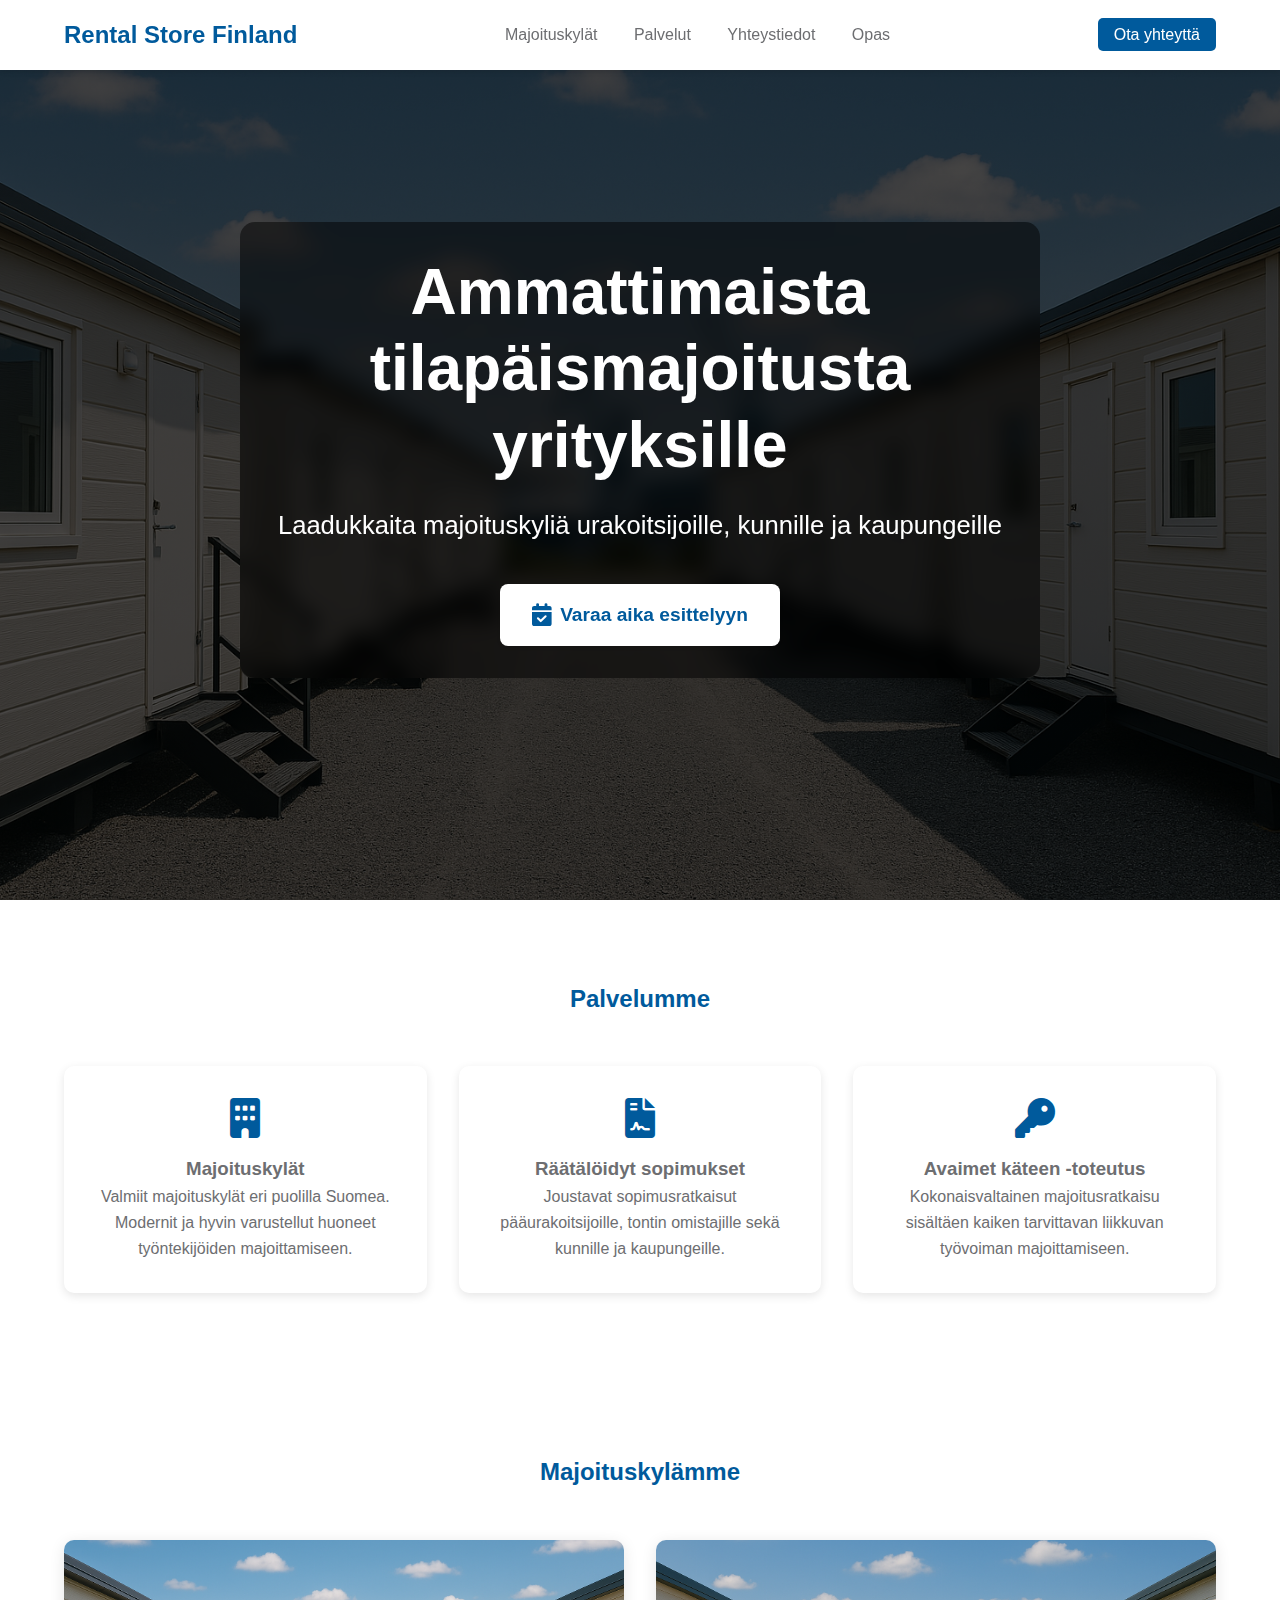
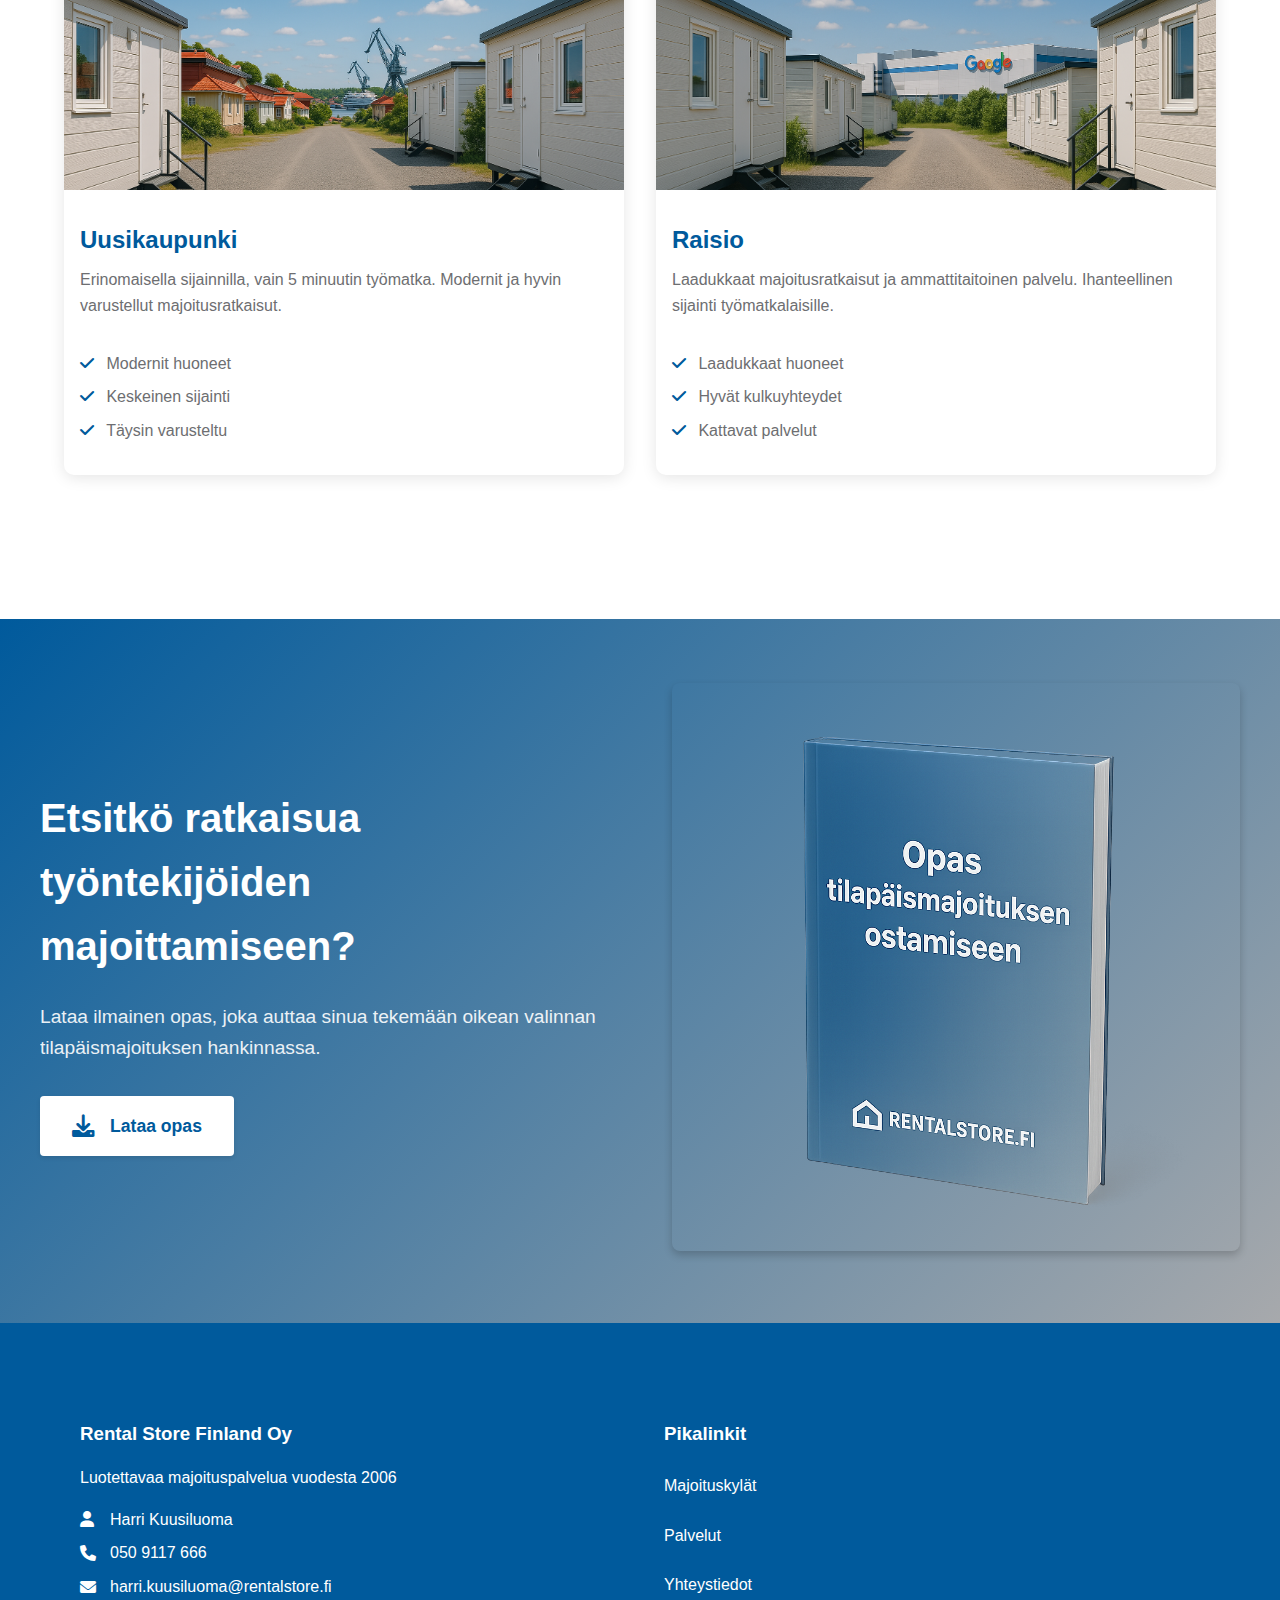
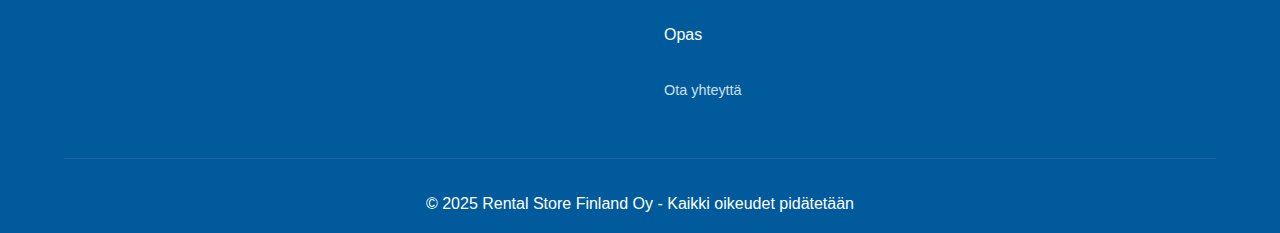
==== commit 2812a7cc: "Add files via upload" ====
--- a/index.html
+++ b/index.html
@@ -22,8 +22,9 @@
             </div>
             <div class="nav-links">
                 <a href="majoituskylat.html">Majoituskylät</a>
+                <a href="palvelut.html">Palvelut</a>
                 <a href="yhteystiedot.html">Yhteystiedot</a>
-                <a href="ohjeet.html">Ohjeet</a>
+                <a href="ohjeet.html">Opas</a>
             </div>
             <div class="contact-button">
                 <a href="yhteystiedot.html" class="btn">Ota yhteyttä</a>
@@ -124,8 +125,9 @@
                 <h3>Pikalinkit</h3>
                 <div class="footer-links">
                     <a href="majoituskylat.html">Majoituskylät</a>
+                    <a href="palvelut.html">Palvelut</a>
                     <a href="yhteystiedot.html">Yhteystiedot</a>
-                    <a href="ohjeet.html">Ohjeet</a>
+                    <a href="ohjeet.html">Opas</a>
                 </div>
                 <p class="footer-contact-link">
                     <a href="yhteystiedot.html">Ota yhteyttä</a>
--- a/styles.css
+++ b/styles.css
@@ -1383,4 +1383,78 @@
 
 .footer-contact-link a:hover {
     opacity: 1;
+}
+
+/* Detailed services styles */
+.services-detailed {
+    max-width: 1200px;
+    margin: 0 auto;
+    padding: 4rem 1rem;
+    display: grid;
+    grid-template-columns: repeat(3, 1fr);
+    gap: 2rem;
+}
+
+.service-card.large {
+    background: #ffffff;
+    padding: 2rem;
+    border-radius: 8px;
+    box-shadow: 0 2px 10px rgba(0, 0, 0, 0.1);
+    transition: transform 0.3s ease;
+    height: 100%;
+    display: flex;
+    flex-direction: column;
+}
+
+.service-card.large:hover {
+    transform: translateY(-5px);
+}
+
+.service-icon {
+    font-size: 2.5rem;
+    color: #007bff;
+    margin-bottom: 1.5rem;
+}
+
+.service-card.large h2 {
+    color: #333;
+    margin-bottom: 1rem;
+    font-size: 1.5rem;
+}
+
+.service-card.large p {
+    color: #666;
+    margin-bottom: 1.5rem;
+    line-height: 1.6;
+}
+
+.service-features {
+    list-style: none;
+    padding: 0;
+}
+
+.service-features li {
+    display: flex;
+    align-items: center;
+    margin-bottom: 0.8rem;
+    color: #555;
+}
+
+.service-features li i {
+    color: #28a745;
+    margin-right: 0.8rem;
+}
+
+/* Responsive styles */
+@media (max-width: 992px) {
+    .services-detailed {
+        grid-template-columns: repeat(2, 1fr);
+    }
+}
+
+@media (max-width: 768px) {
+    .services-detailed {
+        grid-template-columns: 1fr;
+        padding: 2rem 1rem;
+    }
 } 